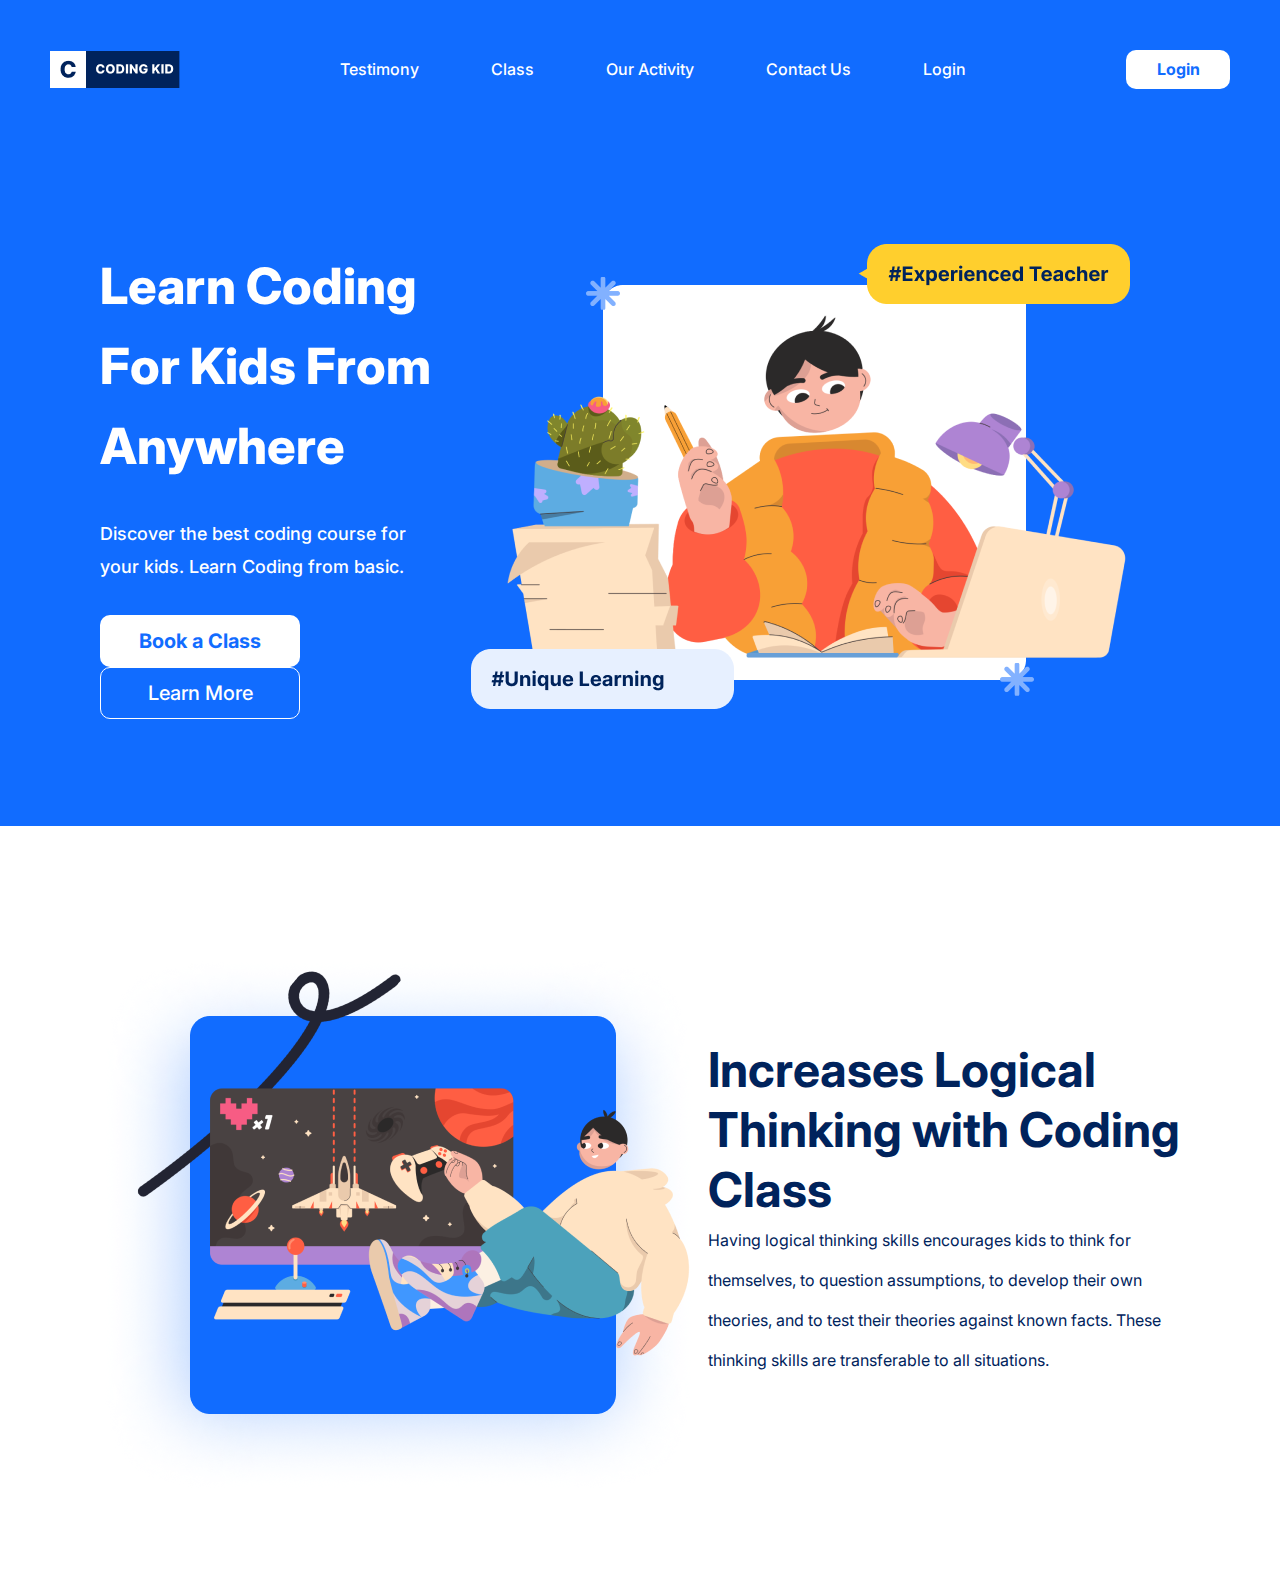
==== html-css/exercicios/atividade03/index.html @ 54ab4693 "Tela 2 com botão âncora feito!" ====
<!DOCTYPE html>
<html lang="pt-br">
<head>
    <meta charset="UTF-8">
    <meta name="viewport" content="width=device-width, initial-scale=1.0">
    <link rel="stylesheet" type="text/css" href="style.css">
    <title>LandingPage</title>
</head>
<body>
    <header class="cabecalho">
        <img class="cabecalho-logo" src="Logo.png" alt="criança codando">
        <aside class="cabecalho-menu">
            <a class="menu-item" href="#tela02">Testimony</a>
            <a class="menu-item">Class</a>
            <a class="menu-item">Our Activity</a>
            <a class="menu-item">Contact Us</a>
            <a class="menu-item">Login</a>
        </aside>
        <!--<nav class="cabecalho-menu">
            <a class="menu-item">Testimony</a>
            <a class="menu-item">Class</a>
            <a class="menu-item">Our Activity</a>
            <a class="menu-item">Contact us</a>
            <a class="menu-item">Login</a>
        </nav>-->
        <button class="botao-da-nav">Login</button>
    </header>

    <main class="corpo">
        <section class="corpo-principal">
            <div class="texto-do-corpo">
                <h1 class="titulo-texto">Learn Coding For Kids From Anywhere</h1>
                <p class="paragrafo-texto">Discover the best coding course for your kids. Learn Coding from basic.</p>
                <div class="botoes">
                <button class="botao1">Book a Class</button>
                <button class="botao2">Learn More</button>
                </div>
            </div>
            <img class="imagem-principal" src="estudante02.png" alt="imagem de criança">

        </section>
        <section id="tela02" class="tela02">
            <img class="imagem-tela02" src="Imagem_tela02.png" alt="criança jogando">
            <div class="texto-tela02">
                <h1 class="titulo-tela02">Increases Logical Thinking with Coding Class</h1>
                <p class="paragrafo-texto02">Having logical thinking skills encourages kids to think for themselves, to question assumptions, to develop their own theories, and to test their theories against known facts. These thinking skills are transferable to all situations.</p>
            </div>

        </section>
    </main>

</body>
</html>
---- html-css/exercicios/atividade03/style.css ----
@import url('https://fonts.googleapis.com/css2?family=Inter:wght@400;800&display=swap');

* {
    margin: 0;
    padding: 0;
    box-sizing: border-box;
    text-decoration: none;

}

body{
    font-size: 100%;
    background: #116CFF;
}
.cabecalho{
    display: flex;
    flex-direction: row;
    align-items: center;
    justify-content: space-between;
    padding: 50px;
}
.cabecalho-logo{
    height: 100%;
}
.cabecalho-menu{
    display: flex;
    gap: 72px;

}
.menu-item{
    font-family: 'Inter', sans-serif;
    color: #FFFF;
    font-style: normal;
    font-weight: 500;
    font-size: 16px;
    line-height: 19px;
}
.corpo{

}
.corpo-principal{
    display: flex;
    flex-direction: row;
    align-items: center;
    justify-content: space-around;

    padding: 100px;
}
.texto-do-corpo{
    display: flex;
    flex-direction: column;
    gap: 32px;
}
.titulo-texto{
    font-family: 'Inter';
    font-style: normal;
    font-weight: 800;
    font-size: 50px;
    line-height: 160%;
    /* or 80px */
    color: #FFFFFF;
}
.paragrafo-texto{
    font-family: 'Inter';
    font-style: normal;
    font-weight: 500;
    font-size: 18px;
    line-height: 180%;
    /* or 32px */
    color: #FFFFFF;
}
.botoes{
    flex-direction: row;
}
.botao-da-nav{
    width: 104px;
    height: 39px;
    left: 0px;
    top: 0px;

    background: #FFFFFF;
    border: none;
    border-radius: 10px;
    font-family: 'Inter';
    font-style: normal;
    font-weight: 700;
    font-size: 16px;
    line-height: 19px;
    text-align: center;

    color: #116CFF;
}
.botao1{
    background-color: #FFFFFF;
    width: 200px;
    height: 52px;
    border: none;
    border-radius: 10px;
    margin-right: 32px;
    font-family: 'Inter';
    font-style: normal;
    font-weight: 700;
    font-size: 20px;
    line-height: 24px;
    text-align: center;

    color: #116CFF;
}
.botao2{
    background-color: #116CFF;
    width: 200px;
    height: 52px;
    left: 324px;
    border: 1px solid #FFFFFF;
    box-sizing: border-box;
    border-radius: 10px;
    font-family: 'Inter';
    font-style: normal;
    font-weight: 500;
    font-size: 20px;
    line-height: 24px;
    text-align: center;

    color: #FFFFFF;
}
.tela02{
    background-color: #FFFFFF;
    display: flex;
    flex-direction: row;
    align-items: center;
    justify-content: space-around;

    padding: 100px;
}
.titulo-tela02{
    font-family: 'Inter';
    font-style: normal;
    font-weight: 700;
    font-size: 48px;
    line-height: 60px;
    /* or 125% */
    color: #00235C;
}
.paragrafo-texto02{
    font-family: 'Inter';
    font-style: normal;
    font-weight: 400;
    font-size: 16px;
    line-height: 40px;
    /* or 250% */
    color: #00235C;
}
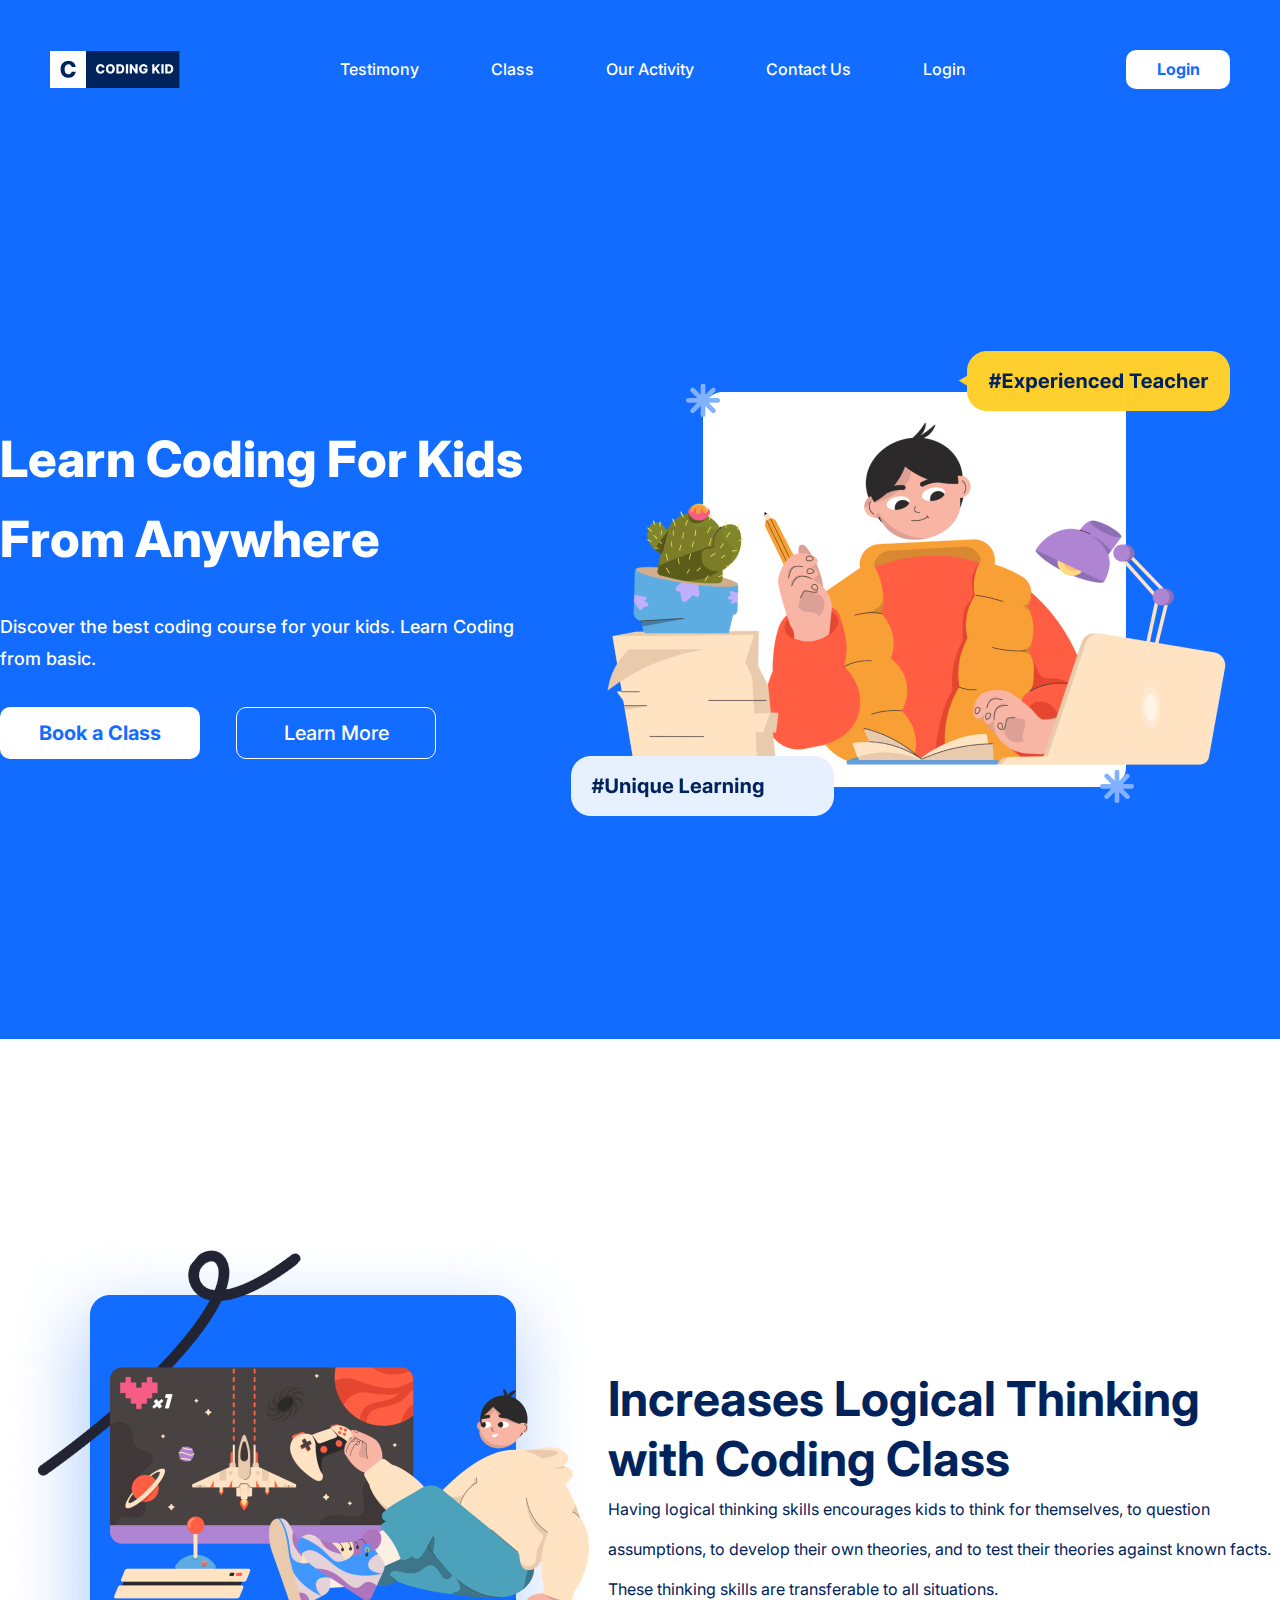
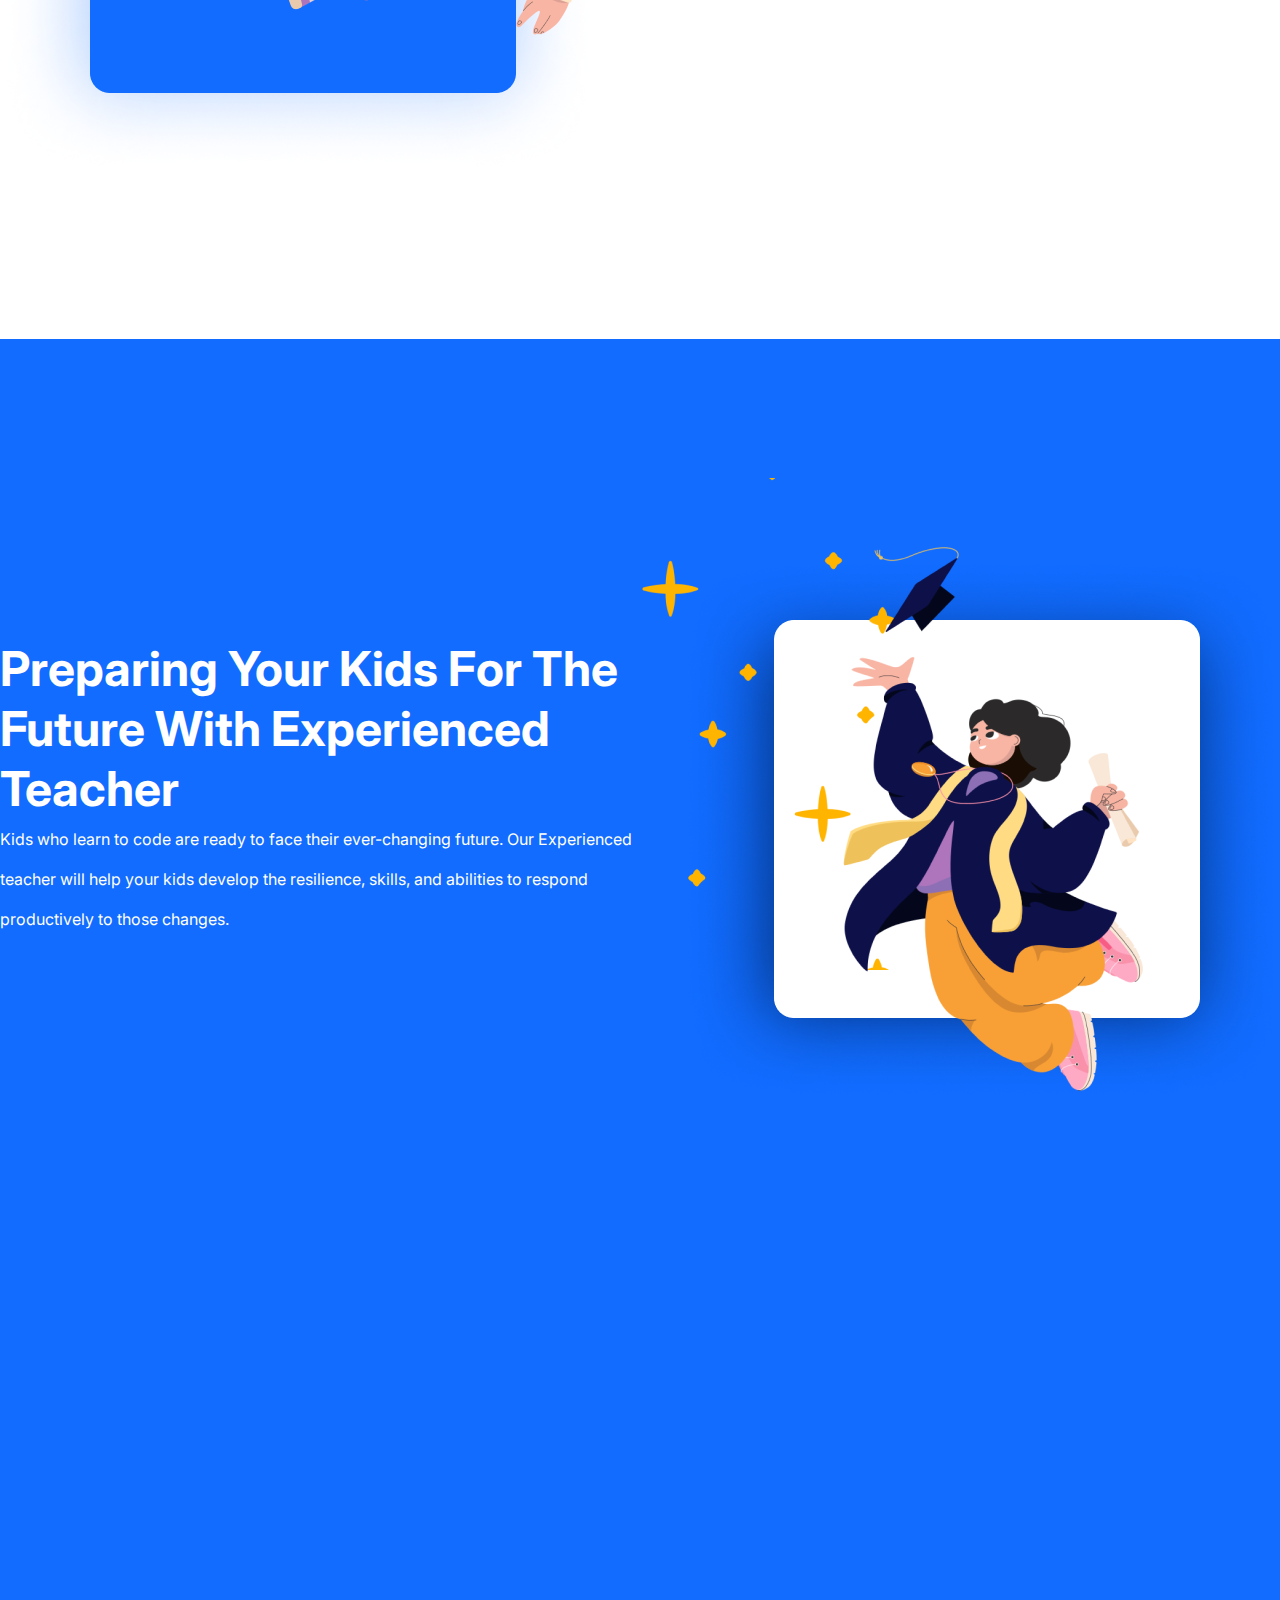
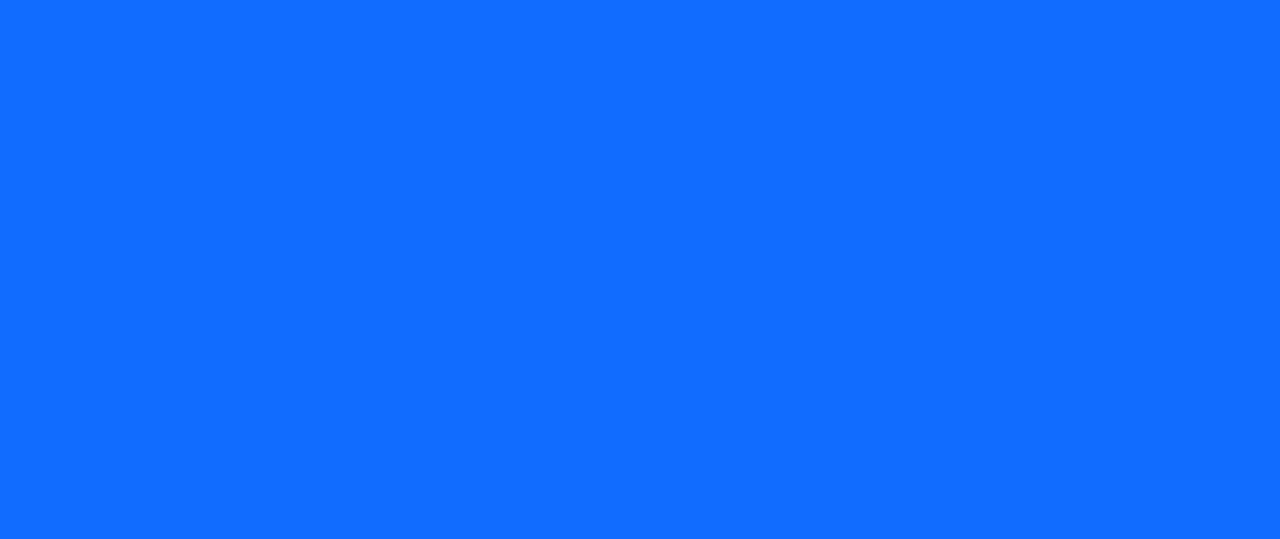
==== commit c1e5286e: "Tela 3  feito!" ====
--- a/html-css/exercicios/atividade03/index.html
+++ b/html-css/exercicios/atividade03/index.html
@@ -10,9 +10,9 @@
     <header class="cabecalho">
         <img class="cabecalho-logo" src="Logo.png" alt="criança codando">
         <aside class="cabecalho-menu">
-            <a class="menu-item" href="#tela02">Testimony</a>
+            <a class="menu-item" href="#">Testimony</a>
             <a class="menu-item">Class</a>
-            <a class="menu-item">Our Activity</a>
+            <a class="menu-item" href="#tela02">Our Activity</a>
             <a class="menu-item">Contact Us</a>
             <a class="menu-item">Login</a>
         </aside>
@@ -47,6 +47,16 @@
             </div>
 
         </section>
+        <section id="tela03" class="tela03">
+            <div class="texto-tela03">
+                <h1 class="titulo-tela03">Preparing Your Kids For The Future With Experienced Teacher</h1>
+                <p class="paragrafo-texto03">Kids who learn to code are ready to face their ever-changing future. Our Experienced teacher will help your kids develop the resilience, skills, and abilities to respond productively to those changes.</p>
+            </div>
+            <img class="imagem-tela03" src="crianca-se-formando.png" alt="criança se formando">
+        </section>
+        <section id="tela04" class="tela04">
+
+        </section>
     </main>
 
 </body>
--- a/html-css/exercicios/atividade03/style.css
+++ b/html-css/exercicios/atividade03/style.css
@@ -12,6 +12,9 @@
     font-size: 100%;
     background: #116CFF;
 }
+section {
+    height: 100vh;
+}
 .cabecalho{
     display: flex;
     flex-direction: row;
@@ -35,16 +38,13 @@
     font-size: 16px;
     line-height: 19px;
 }
-.corpo{
-
-}
+
 .corpo-principal{
     display: flex;
     flex-direction: row;
     align-items: center;
     justify-content: space-around;
 
-    padding: 100px;
 }
 .texto-do-corpo{
     display: flex;
@@ -130,7 +130,6 @@
     align-items: center;
     justify-content: space-around;
 
-    padding: 100px;
 }
 .titulo-tela02{
     font-family: 'Inter';
@@ -149,4 +148,72 @@
     line-height: 40px;
     /* or 250% */
     color: #00235C;
+}
+.tela03{
+    background-color: #116CFF;
+    display: flex;
+    flex-direction: row;
+    align-items: center;
+    justify-content: space-around;
+
+}
+.titulo-tela03{
+    font-family: 'Inter';
+    font-style: normal;
+    font-weight: 700;
+    font-size: 48px;
+    line-height: 60px;
+    /* or 125% */
+    color: #FFFFFF;
+}
+.paragrafo-texto03{
+    font-family: 'Inter';
+    font-style: normal;
+    font-weight: 400;
+    font-size: 16px;
+    line-height: 40px;
+    /* or 250% */
+    color: #FFFFFF;
+}
+
+@media screen and (max-width: 1200px){
+    .cabecalho-logo{
+        width: 100px;
+    }
+    .cabecalho-menu{
+        flex-direction: column;
+        height: 100%;
+        gap: 10px;
+    }
+    section {
+        flex-direction: column;
+        height: 100%;
+    }
+
+    img {
+        width: 500px;
+    }
+    .texto-do-corpo{
+        width: 498px;
+        text-align: center;
+    }
+    .texto-do-corpo h1{
+        width: 483px;
+        height: 180px;
+        margin-top: 0px;
+    }
+    .texto-do-corpo p{
+        width: 483px;
+        height: 218px;
+        margin-top: 20px;
+    }
+    .corpo-principal{
+        flex-direction: column-reverse;
+    }
+    .tela02{
+        flex-direction: column;
+    }
+    .tela03{
+        flex-direction: column-reverse;
+    }
 }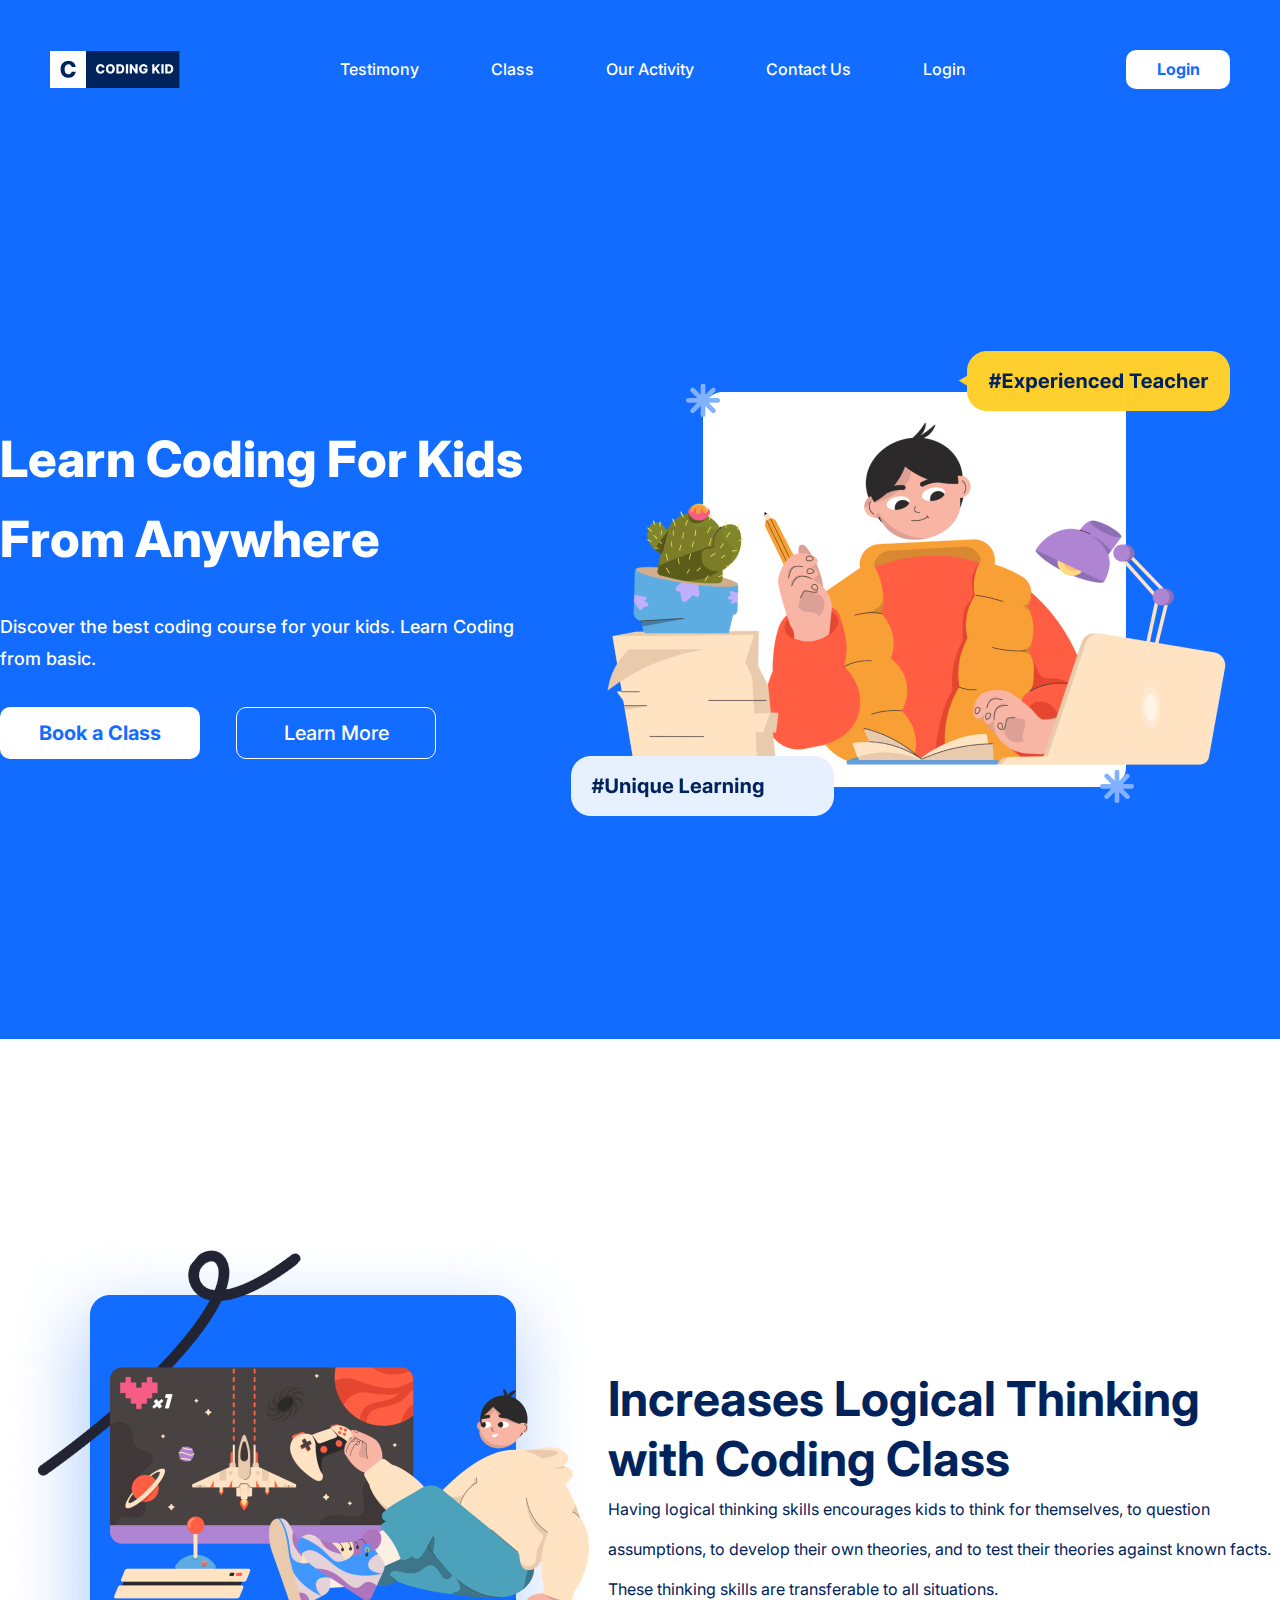
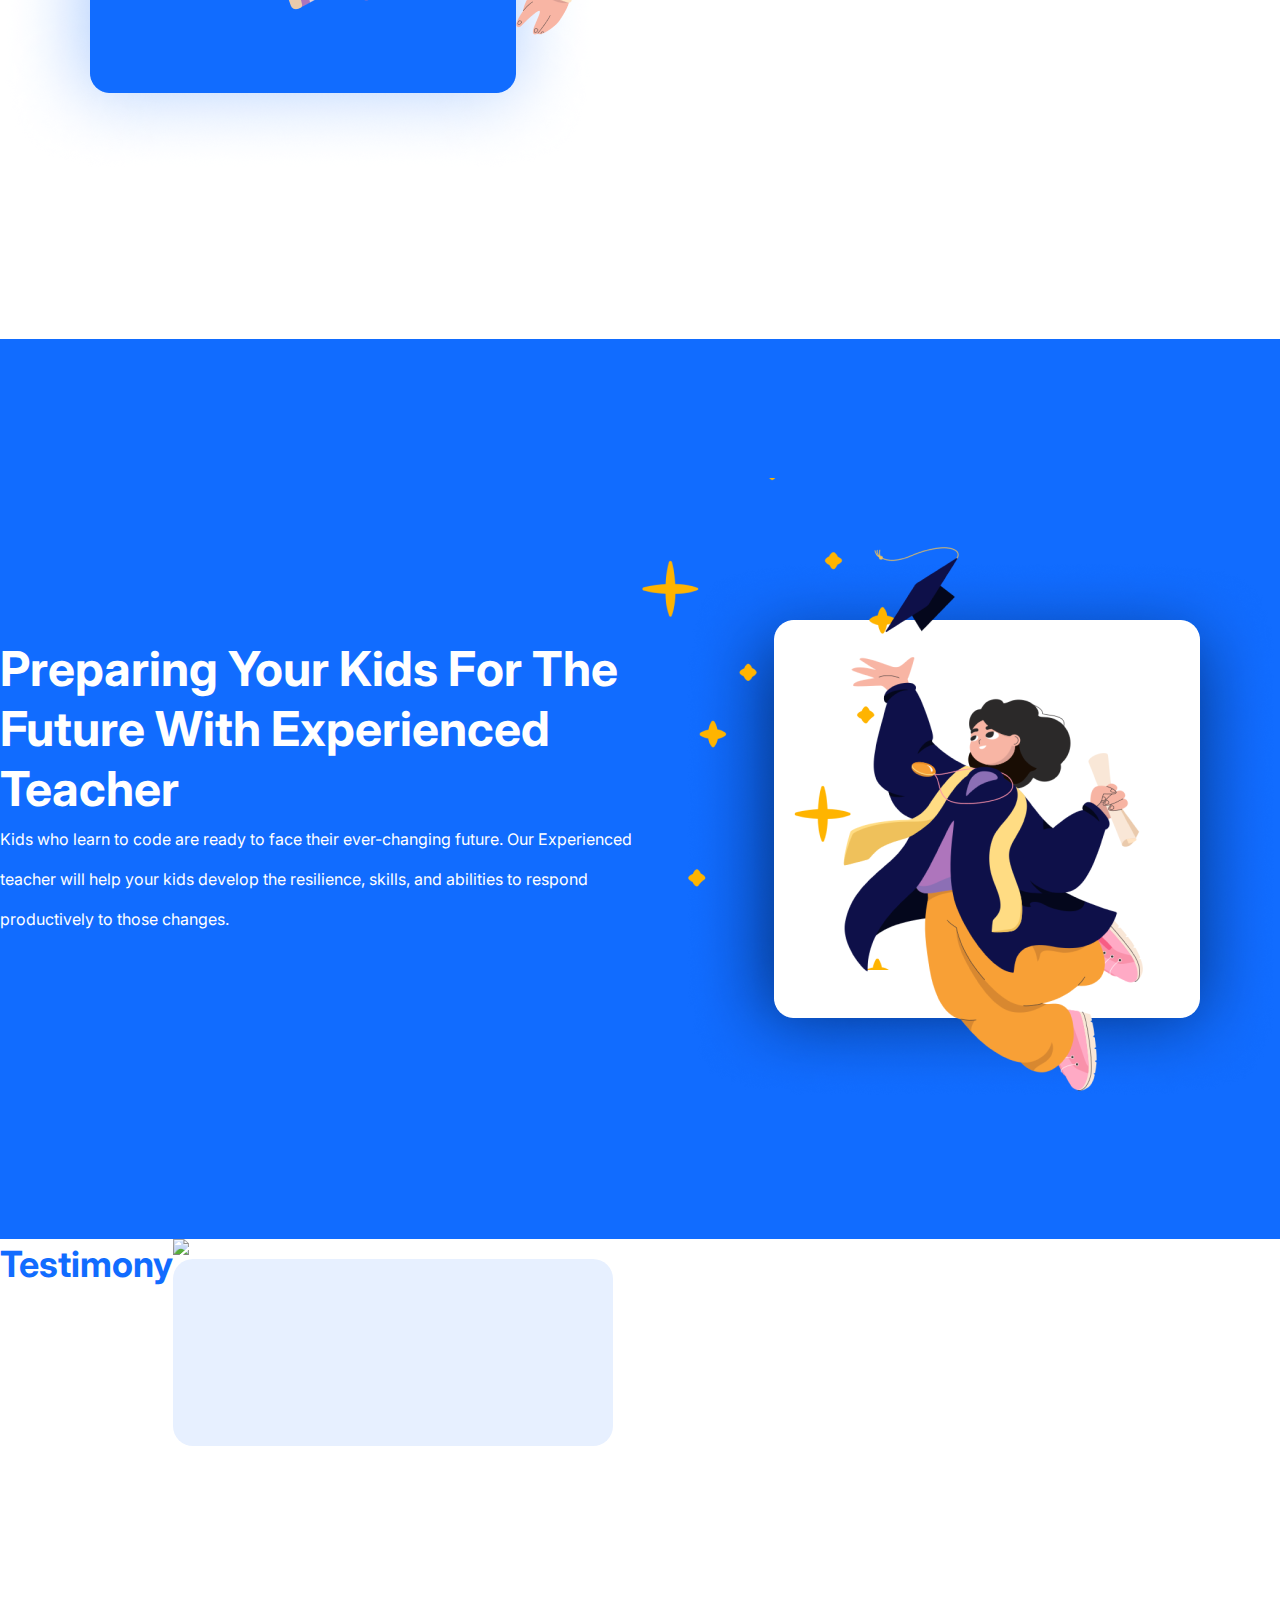
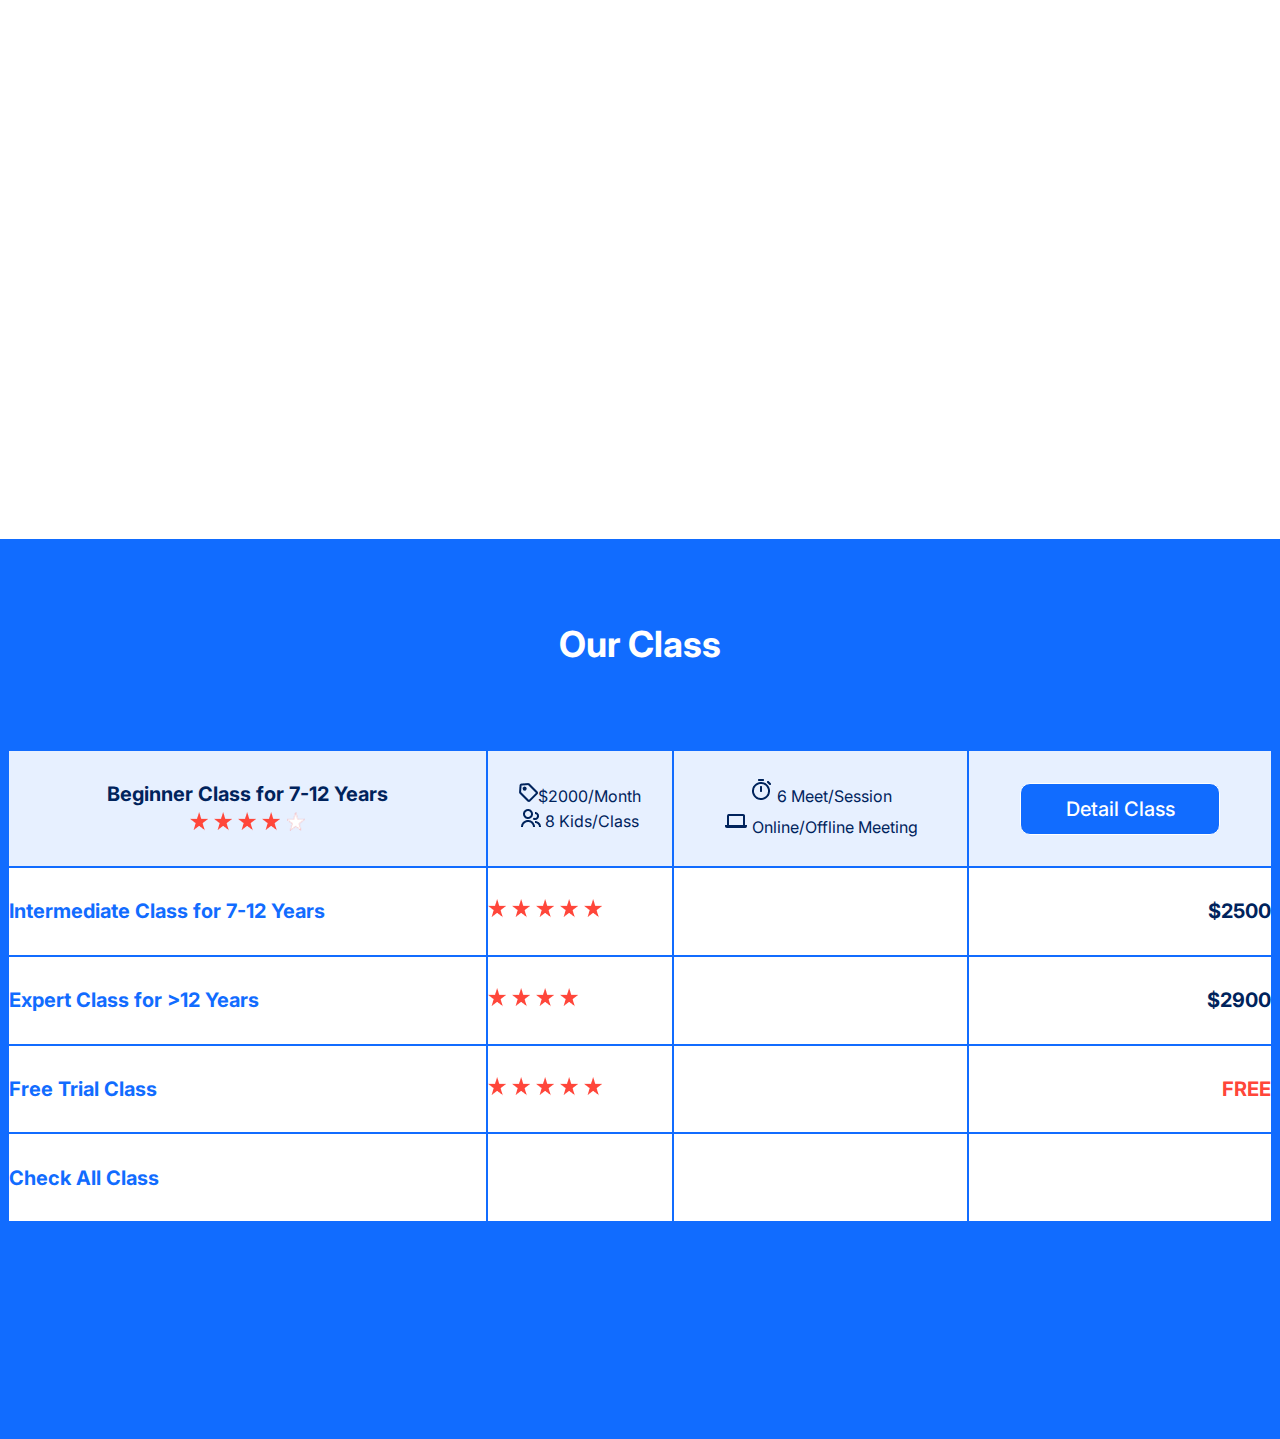
==== commit 9a8a0e80: "tabela feita" ====
--- a/html-css/exercicios/atividade03/index.html
+++ b/html-css/exercicios/atividade03/index.html
@@ -5,13 +5,19 @@
     <meta name="viewport" content="width=device-width, initial-scale=1.0">
     <link rel="stylesheet" type="text/css" href="style.css">
     <title>LandingPage</title>
+    <style>
+        thead{
+            border: none;
+            border-radius: 10px;
+        }
+    </style>
 </head>
 <body>
     <header class="cabecalho">
         <img class="cabecalho-logo" src="Logo.png" alt="criança codando">
         <aside class="cabecalho-menu">
             <a class="menu-item" href="#">Testimony</a>
-            <a class="menu-item">Class</a>
+            <a class="menu-item" href="#tela05">Class</a>
             <a class="menu-item" href="#tela02">Our Activity</a>
             <a class="menu-item">Contact Us</a>
             <a class="menu-item">Login</a>
@@ -55,7 +61,83 @@
             <img class="imagem-tela03" src="crianca-se-formando.png" alt="criança se formando">
         </section>
         <section id="tela04" class="tela04">
-
+            <h1 class="titulo-tela04">Testimony</h1>
+            <div class="baloes">
+                <div class="balao1">
+                <img class="pessoa1" src="pessoa1.png">
+                    <div class="balao1b"></div>
+                </div>
+            </div>
+        </section>
+        <section id="tela05" class="tela05">
+            <h1 class="titulo-tela05">Our Class</h1>
+            <table>
+                <thead>
+                    <th class="coluna1">Beginner Class for 7-12 Years <br>
+                        <img class="estrela1" src="Star.png" width="19" height="19">
+                        <img class="estrela1" src="Star.png" width="19" height="19">
+                        <img class="estrela1" src="Star.png" width="19" height="19">
+                        <img class="estrela1" src="Star.png" width="19" height="19">
+                        <img class="estrela1" src="Star-branca.png" width="19" height="19">
+                    </th>
+                    <th class="coluna02">
+                        <img src="Vector.png">$2000/Month<br>
+                        <img src="Vector-avatar.png"> 8 Kids/Class
+                    </th>
+                    <th class="coluna02">
+                        <img src="Timer.png"> 6 Meet/Session<br>
+                        <img src="laptop.png"> Online/Offline Meeting
+                    </th>
+                    <th>
+                        <button class="botao2">Detail Class</button>
+                    </th>
+                </thead>
+                <tbody>
+                    <tr>
+                        <td>Intermediate Class for 7-12 Years</td>
+                        <td>
+                            <img class="estrela1" src="Star.png" width="19" height="19">
+                            <img class="estrela1" src="Star.png" width="19" height="19">
+                            <img class="estrela1" src="Star.png" width="19" height="19">
+                            <img class="estrela1" src="Star.png" width="19" height="19">
+                            <img class="estrela1" src="Star.png" width="19" height="19">
+                            <td>
+                            <td class="td4">$2500
+                        </td>
+                    </tr>
+                    <tr>
+                        <td>
+                            Expert Class for >12 Years
+                        </td>
+                        <td>
+                            <img class="estrela1" src="Star.png" width="19" height="19">
+                            <img class="estrela1" src="Star.png" width="19" height="19">
+                            <img class="estrela1" src="Star.png" width="19" height="19">
+                            <img class="estrela1" src="Star.png" width="19" height="19">
+                        </td>
+                        <td></td>
+                        <td class="td4">$2900</td>
+                    </tr>
+                    <tr>
+                        <td>Free Trial Class</td>
+                        <td>
+                            <img class="estrela1" src="Star.png" width="19" height="19">
+                            <img class="estrela1" src="Star.png" width="19" height="19">
+                            <img class="estrela1" src="Star.png" width="19" height="19">
+                            <img class="estrela1" src="Star.png" width="19" height="19">
+                            <img class="estrela1" src="Star.png" width="19" height="19">
+                        </td>
+                        <td></td>
+                        <td class="free">FREE</td>
+                    </tr>
+                <tr>
+                    <td>Check All Class</td>
+                    <td></td>
+                    <td></td>
+                    <td></td>
+                </tr>
+                </tbody>
+            </table>
         </section>
     </main>
 
--- a/html-css/exercicios/atividade03/style.css
+++ b/html-css/exercicios/atividade03/style.css
@@ -175,7 +175,128 @@
     /* or 250% */
     color: #FFFFFF;
 }
-
+.tela04{
+    background-color: #FFFFFF;
+    display: flex;
+
+}
+.titulo-tela04{
+    align-items: flex-start;
+    font-family: 'Inter';
+    font-style: normal;
+    font-weight: 700;
+    font-size: 36px;
+    line-height: 50px;
+    /* identical to box height, or 139% */
+    color: #116CFF;
+}
+.baloes{
+    align-items: center;
+
+}
+.balao1{
+    flex-direction: row;
+}
+.balao1b{
+    background: #E7F0FF;
+    border-radius: 20px;
+    width: 440px;
+    height: 187px;
+
+
+}
+.pessoa1{
+
+}
+
+.tela05{
+    background-color: #116CFF;
+    display: flex;
+    flex-direction: column;
+    align-items: center;
+}
+.titulo-tela05{
+    margin: 80px;
+    font-family: 'Inter';
+    font-style: normal;
+    font-weight: 700;
+    font-size: 36px;
+    line-height: 50px;
+    /* identical to box height, or 139% */
+    color: #FFFFFF;
+}
+table{
+    width: 1266px;
+    height: 474px;
+}
+.coluna1{
+    font-family: 'Inter';
+    font-style: normal;
+    font-weight: 700;
+    font-size: 20px;
+    line-height: 30px;
+    /* identical to box height, or 150% */
+
+    text-align: center;
+
+    color: #00235C;
+}
+.coluna02{
+    font-family: 'Inter';
+    font-style: normal;
+    font-weight: 400;
+    font-size: 16px;
+    line-height: 25px;
+    /* identical to box height, or 156% */
+
+
+    color: #00235C;
+}
+thead{
+    background-color: #E7F0FF;
+    width: 1166px;
+    height: 115px;
+    border-radius: 10px 10px 0px 0px;
+}
+.estrela1{
+    flex-direction: row;
+}
+tbody{
+    background-color: #FFFFFF;
+    font-family: 'Inter';
+    font-style: normal;
+    font-weight: 700;
+    font-size: 20px;
+    line-height: 30px;
+    /* or 150% */
+
+
+    color: #116CFF;
+}
+.td4{
+    font-family: 'Inter';
+    font-style: normal;
+    font-weight: 700;
+    font-size: 20px;
+    line-height: 30px;
+    /* identical to box height, or 150% */
+
+    text-align: right;
+
+    color: #00235C;
+}
+.free{
+    font-family: 'Inter';
+    font-style: normal;
+    font-weight: 700;
+    font-size: 20px;
+    line-height: 30px;
+    /* identical to box height, or 150% */
+
+    text-align: right;
+
+    color: #FF463A;
+}
 @media screen and (max-width: 1200px){
     .cabecalho-logo{
         width: 100px;
@@ -216,4 +337,8 @@
     .tela03{
         flex-direction: column-reverse;
     }
+    table{
+        width: 66px;
+        height: 74px;
+    }
 }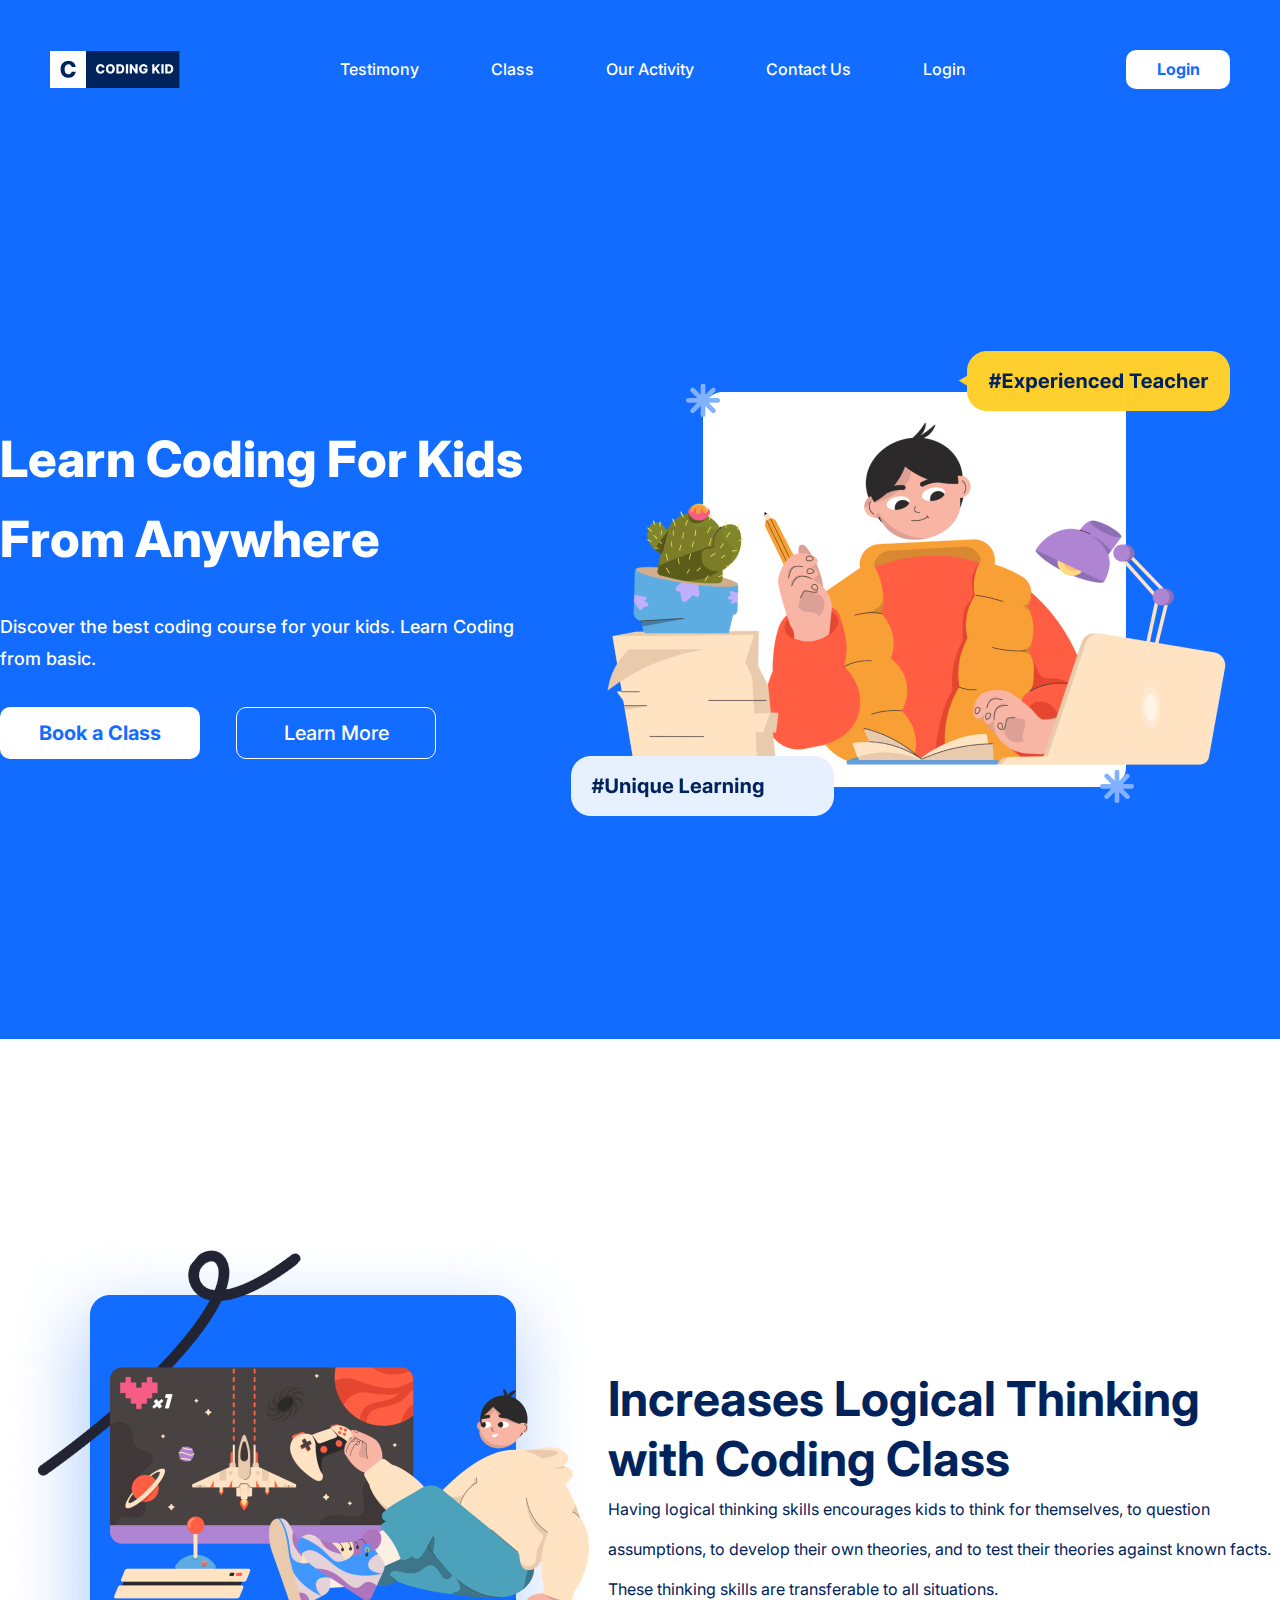
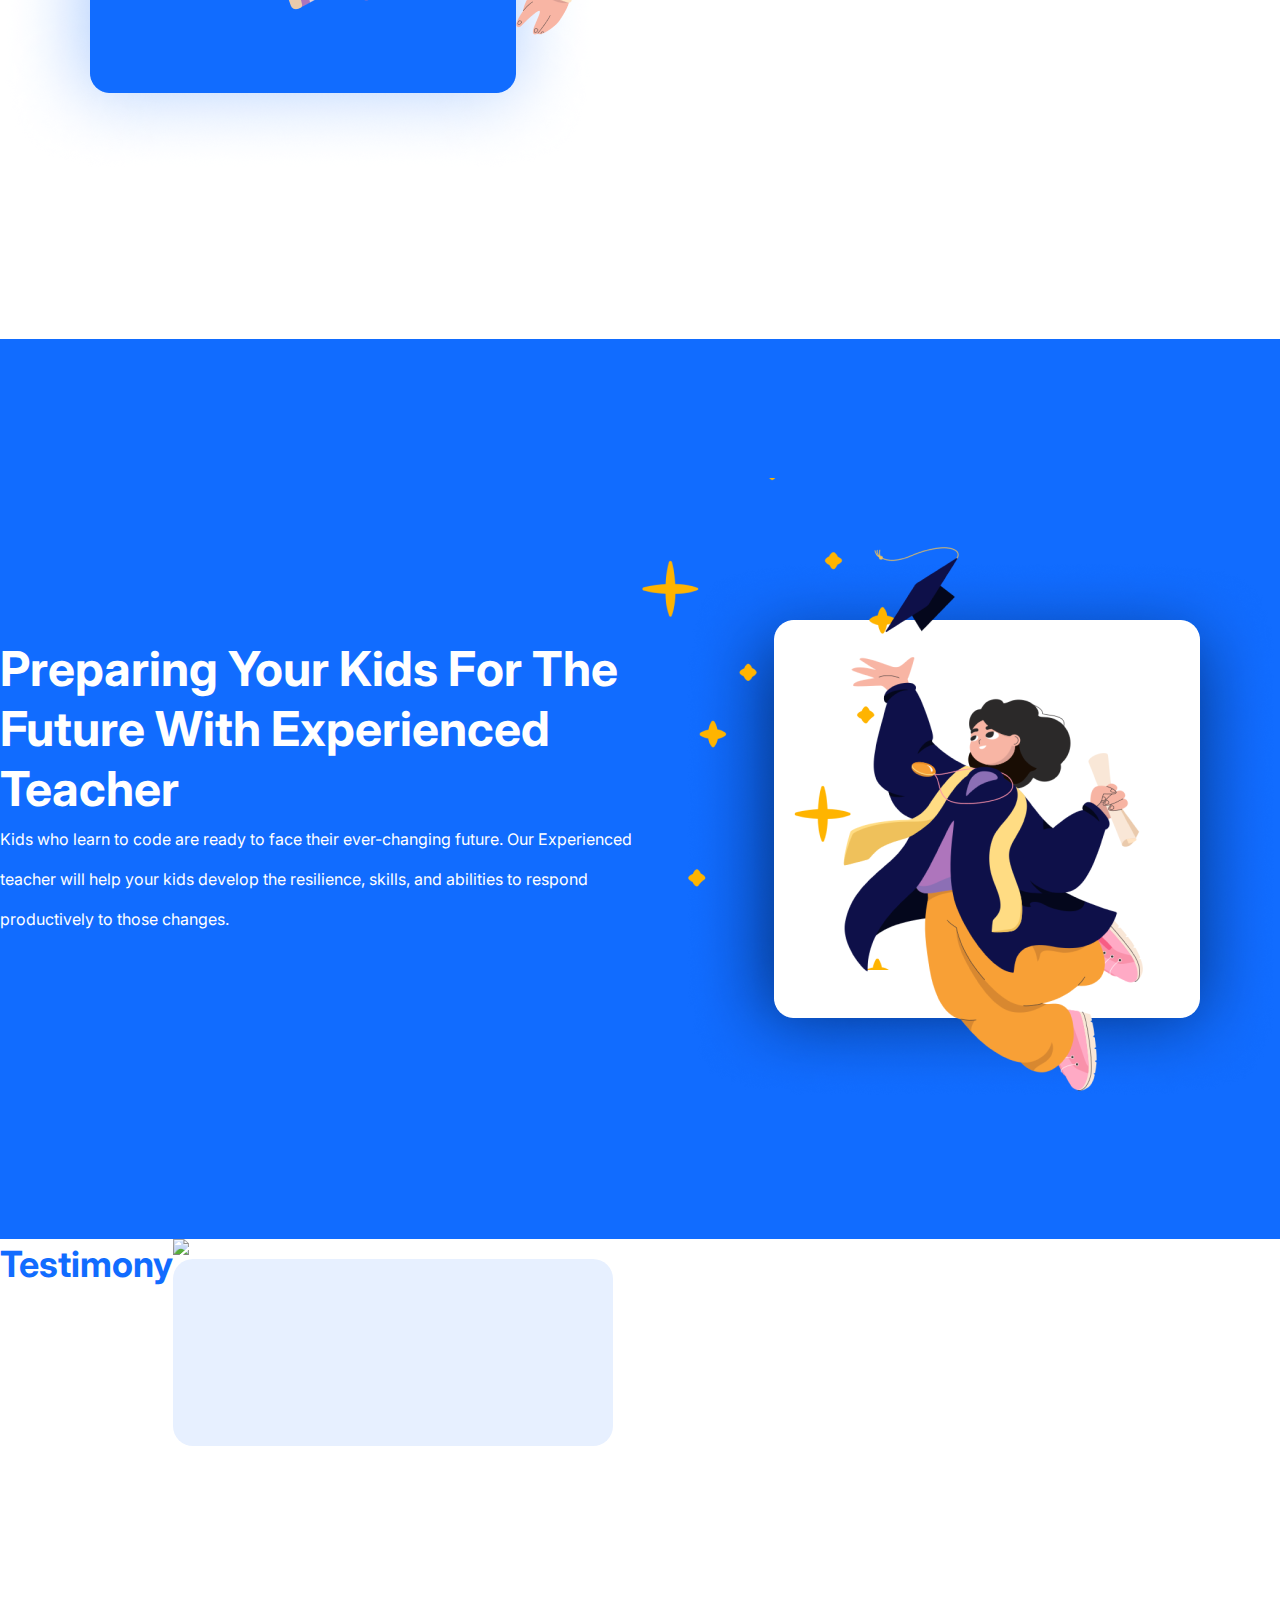
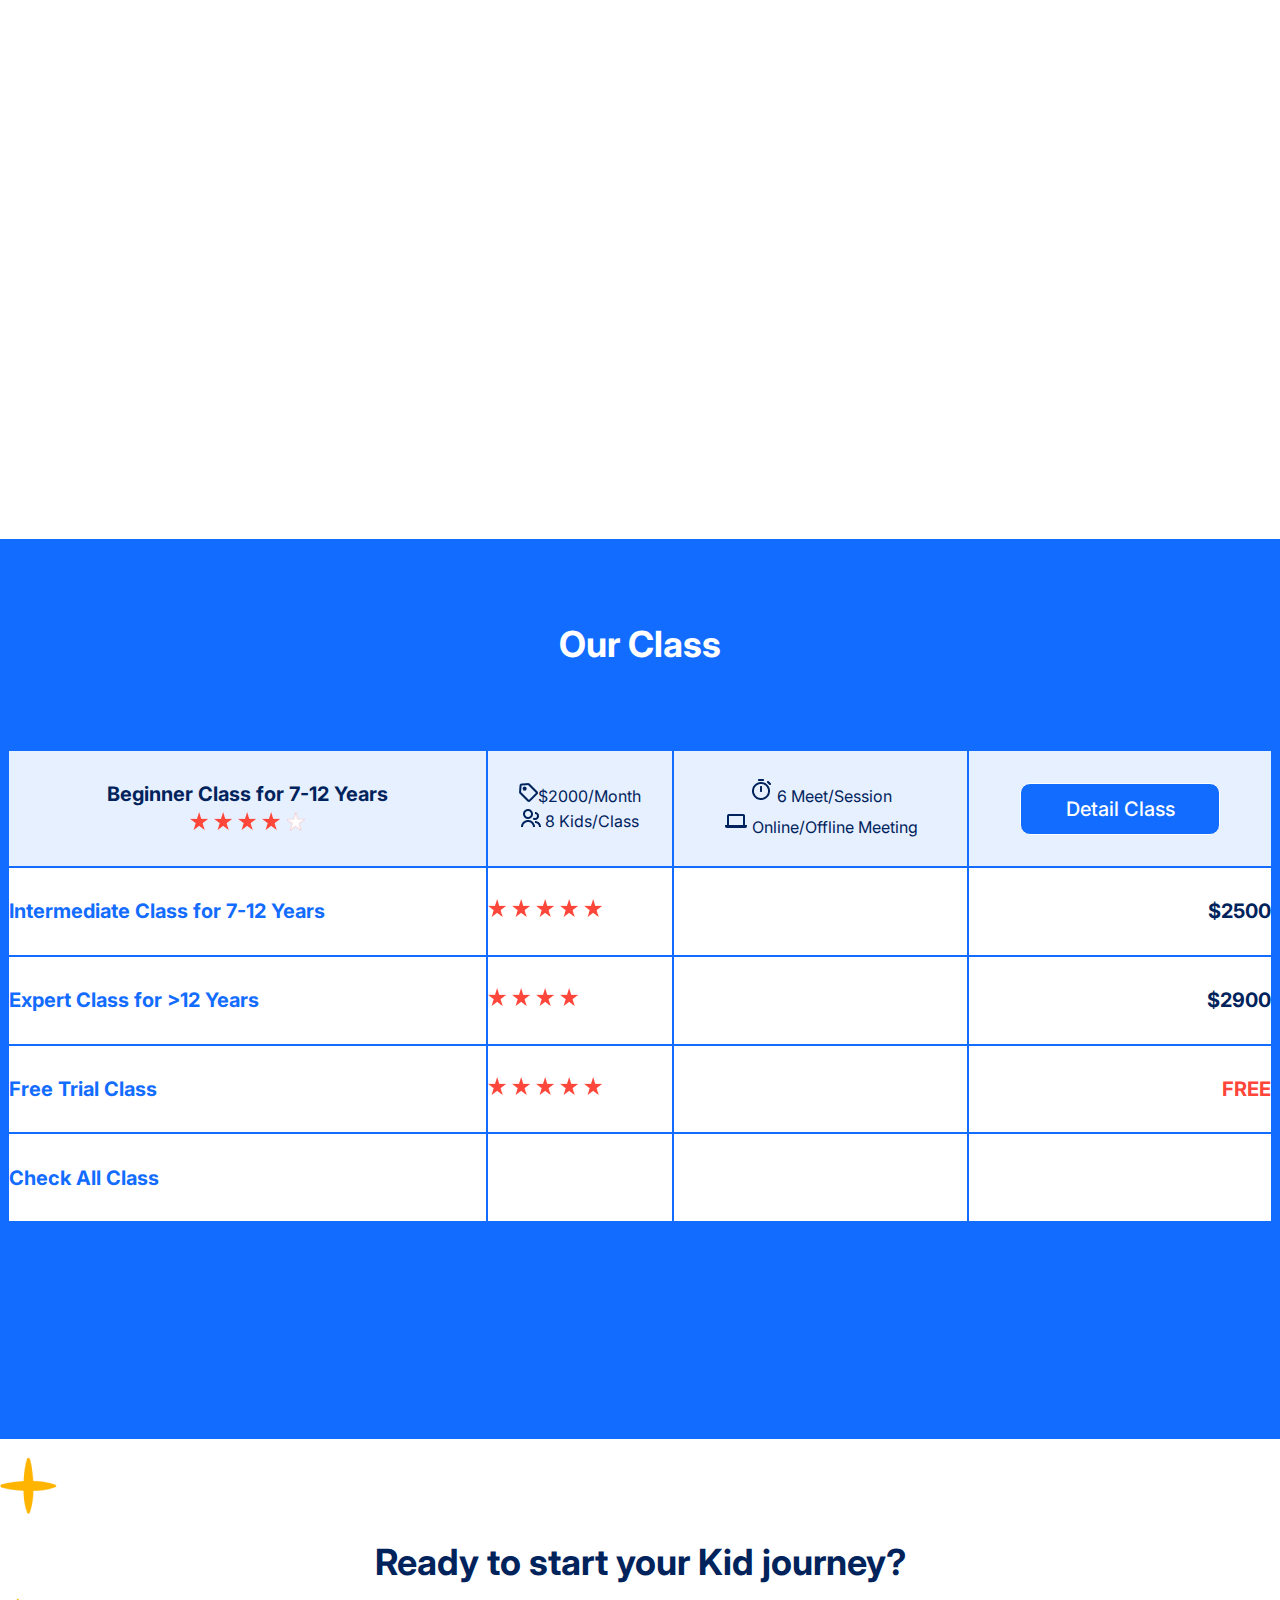
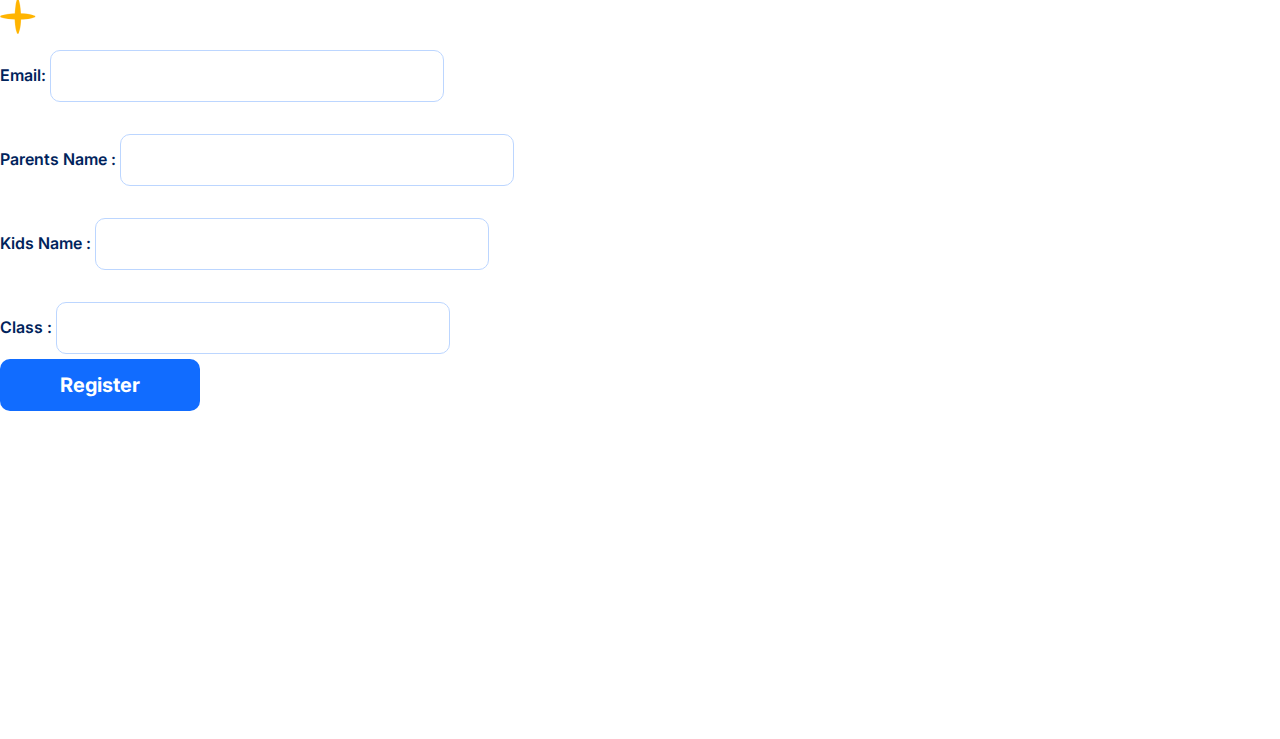
==== commit 8a5f7114: "fazendo o formulario" ====
--- a/html-css/exercicios/atividade03/index.html
+++ b/html-css/exercicios/atividade03/index.html
@@ -19,7 +19,7 @@
             <a class="menu-item" href="#">Testimony</a>
             <a class="menu-item" href="#tela05">Class</a>
             <a class="menu-item" href="#tela02">Our Activity</a>
-            <a class="menu-item">Contact Us</a>
+            <a class="menu-item" href="#tela06">Contact Us</a>
             <a class="menu-item">Login</a>
         </aside>
         <!--<nav class="cabecalho-menu">
@@ -139,6 +139,34 @@
                 </tbody>
             </table>
         </section>
+        <section id="tela06" class="tela06">
+            <div class="head-formulario">
+                <img src="flame-86.png">
+                <h1 class="titulo-form">Ready to start your Kid journey?</h1>
+                <img src="flame-865.png">
+            </div>
+            <form>
+                <fieldset class="grupo">
+                    <div class="campo">
+                        <label>Email:</label>
+                        <input type="text" name="Email" id="email" required>
+                    </div>
+                    <div class="campo">
+                        <label>Parents Name :</label>
+                        <input type="text" name="Parents-Name" id="parents" required>
+                    </div>
+                    <div class="campo">
+                        <label>Kids Name :</label>
+                        <input type="text" name="kids-name" id="kids-name" required>
+                    </div>
+                    <div call="campo">
+                        <label>Class :</label>
+                        <input type="text" name="classe" id="classe" required>
+                    </div>
+                </fieldset>
+            </form>
+            <button type="submit" class="botao-form">Register</button>
+        </section>
     </main>
 
 </body>
--- a/html-css/exercicios/atividade03/style.css
+++ b/html-css/exercicios/atividade03/style.css
@@ -297,6 +297,79 @@
 
     color: #FF463A;
 }
+.tela06{
+    background: #FFFFFF;
+    align-items: center;
+}
+.head-formulario{
+    flex-direction: row;
+    align-items: center;
+}
+.titulo-form{
+    font-family: 'Inter';
+    font-style: normal;
+    font-weight: 700;
+    font-size: 36px;
+    line-height: 50px;
+    /* or 139% */
+
+    text-align: center;
+
+    color: #00235C;
+}
+form{
+    width: 546px;
+    height: 309px;
+    align-items: center;
+}
+label{
+    margin-bottom: 0.2em;
+    font-family: 'Inter';
+    font-style: normal;
+    font-weight: 600;
+    font-size: 16px;
+    line-height: 25px;
+    /* identical to box height, or 156% */
+
+    text-align: center;
+
+    color: #00235C;
+}
+fieldset{
+    border: 0;
+
+}
+input{
+    align-items: center;
+    width: 394px;
+    height: 52px;
+    left: 562px;
+    top: 180px;
+
+    border: 1px solid #BCD6FF;
+    box-sizing: border-box;
+    border-radius: 10px;
+
+}
+.campo{
+    margin-bottom: 2em;
+}
+.botao-form{
+    background-color: #116CFF;
+    width: 200px;
+    height: 52px;
+    border: none;
+    border-radius: 10px;
+    margin-right: 32px;
+    font-family: 'Inter';
+    font-style: normal;
+    font-weight: 700;
+    font-size: 20px;
+    line-height: 24px;
+    text-align: center;
+
+    color: #FFFFFF;
+}
 @media screen and (max-width: 1200px){
     .cabecalho-logo{
         width: 100px;
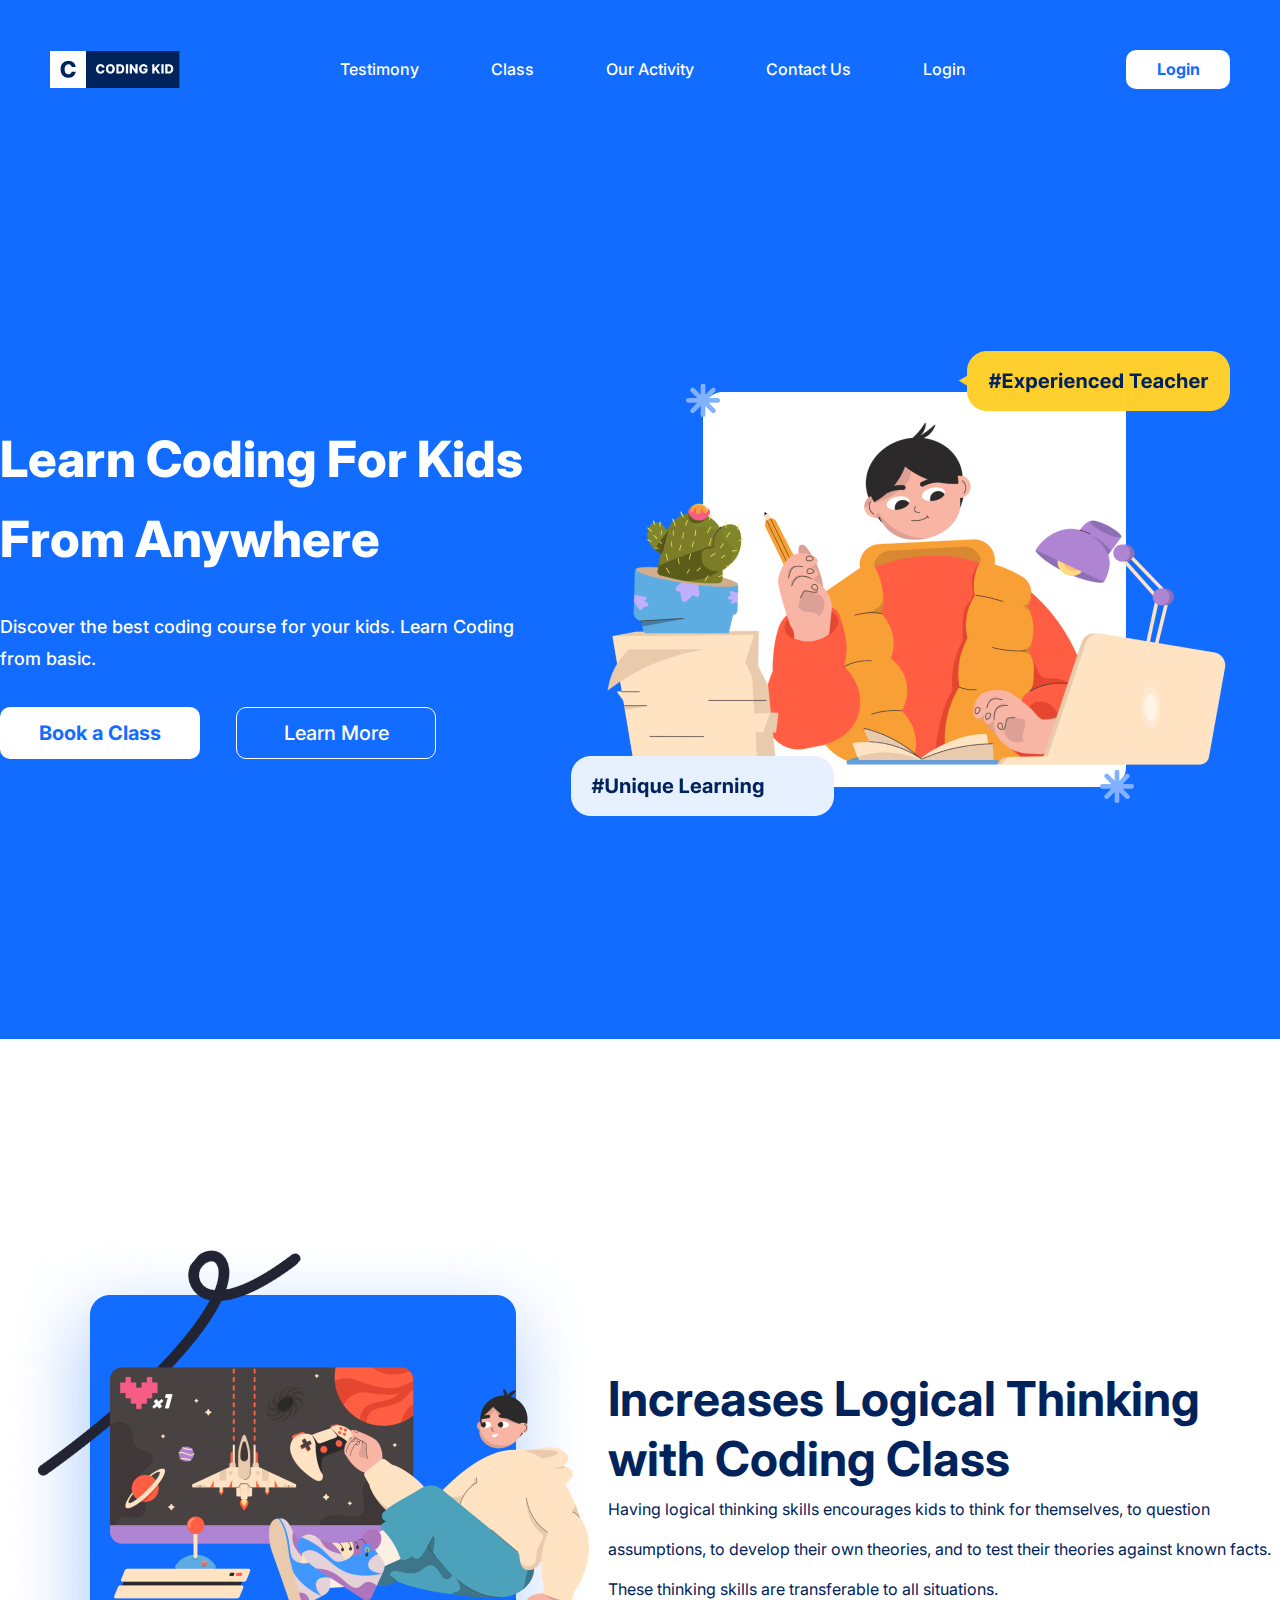
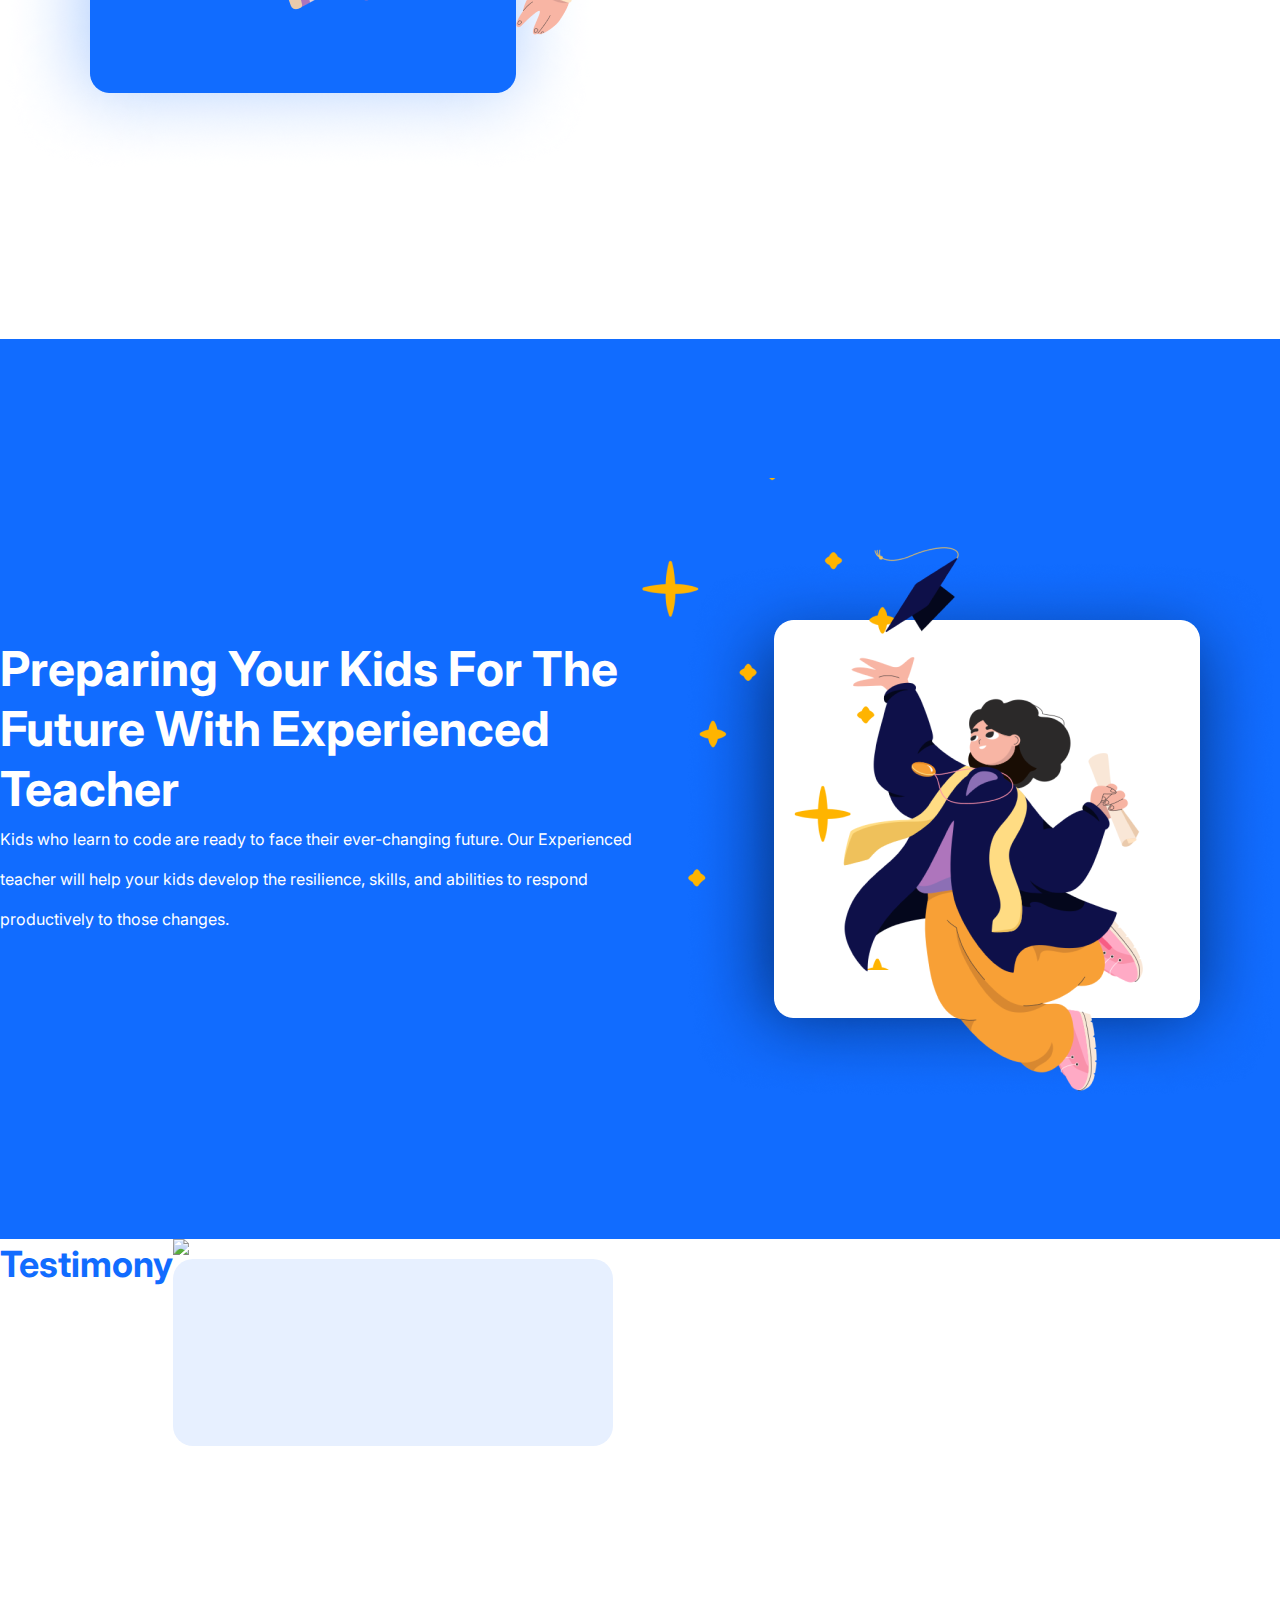
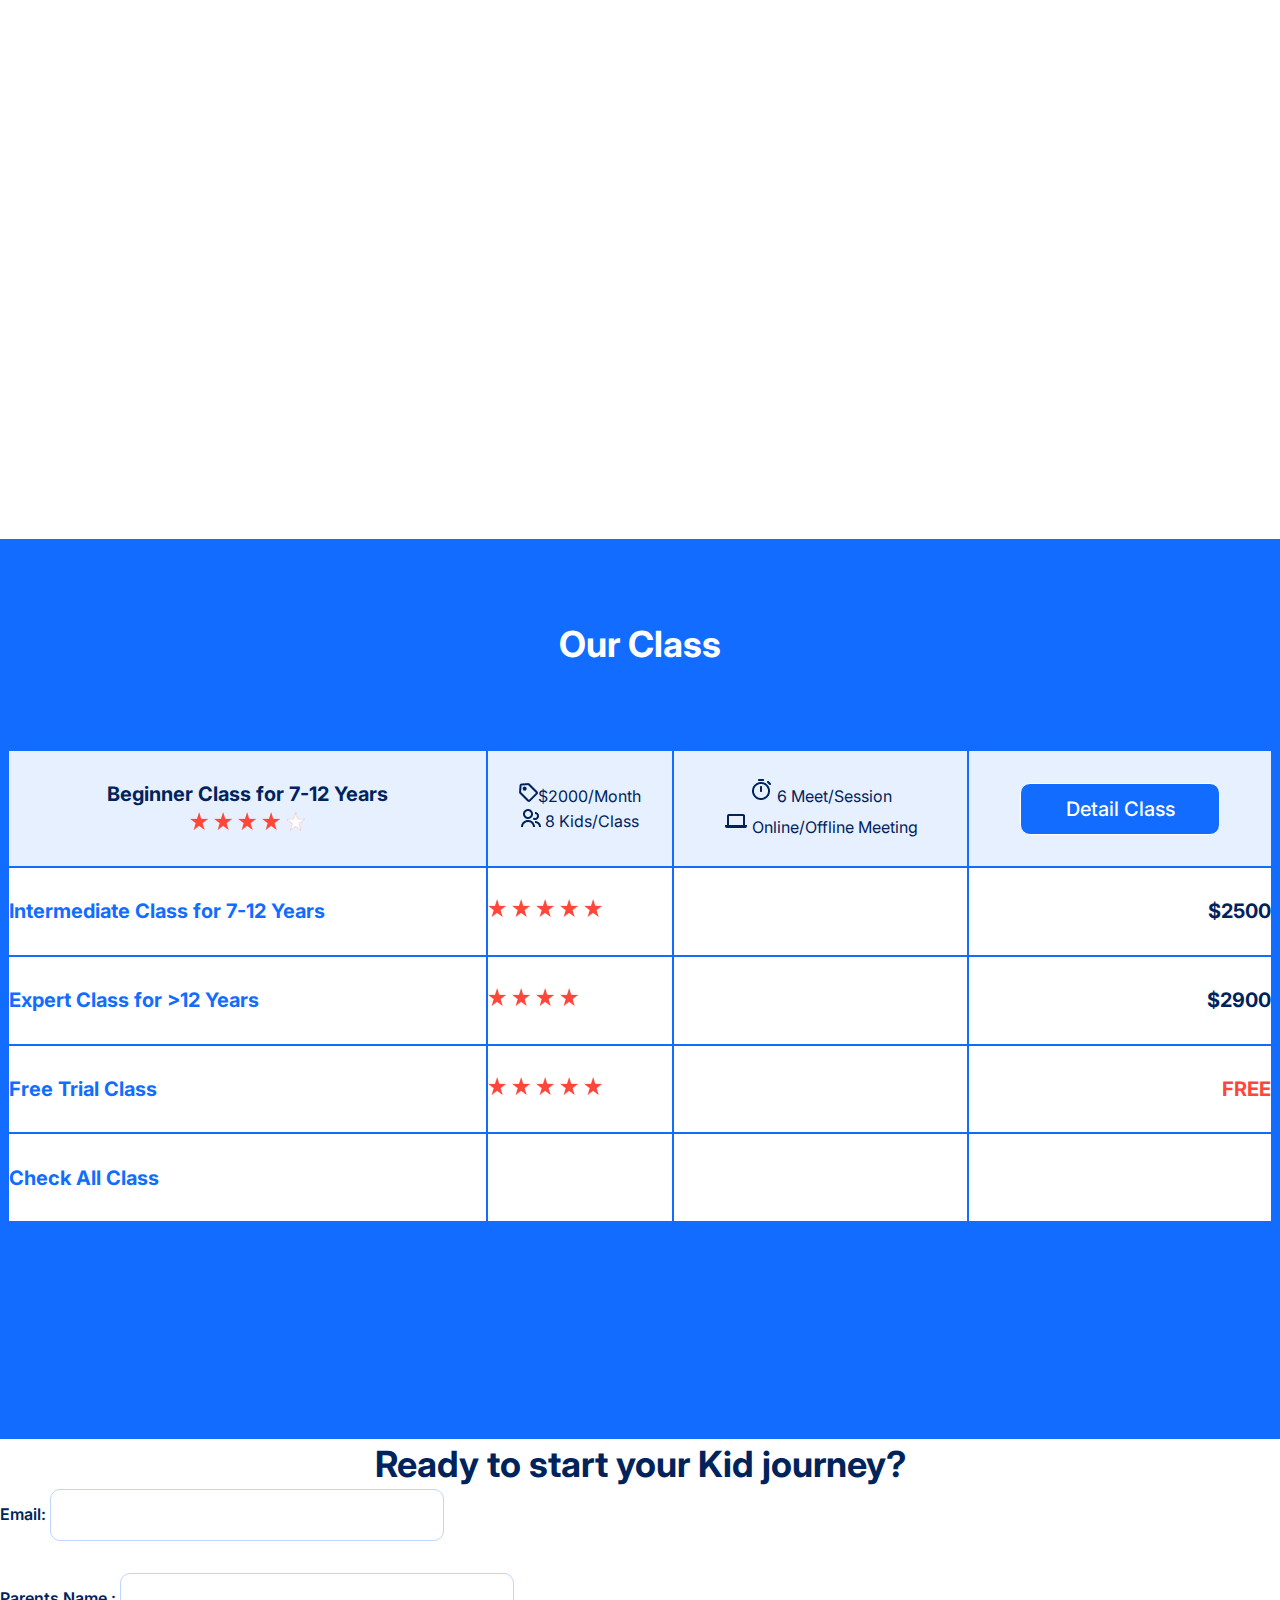
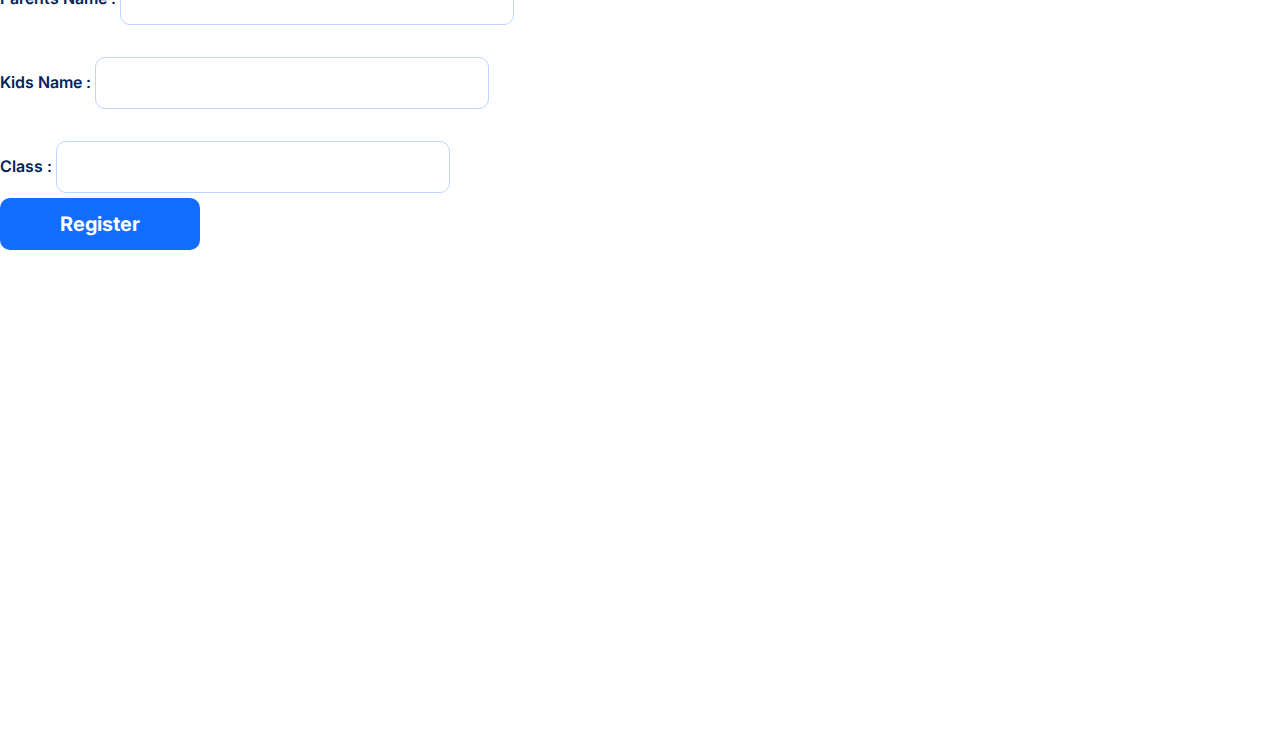
==== commit 4885adea: "fazendo o formulario 2" ====
--- a/html-css/exercicios/atividade03/index.html
+++ b/html-css/exercicios/atividade03/index.html
@@ -141,9 +141,7 @@
         </section>
         <section id="tela06" class="tela06">
             <div class="head-formulario">
-                <img src="flame-86.png">
                 <h1 class="titulo-form">Ready to start your Kid journey?</h1>
-                <img src="flame-865.png">
             </div>
             <form>
                 <fieldset class="grupo">
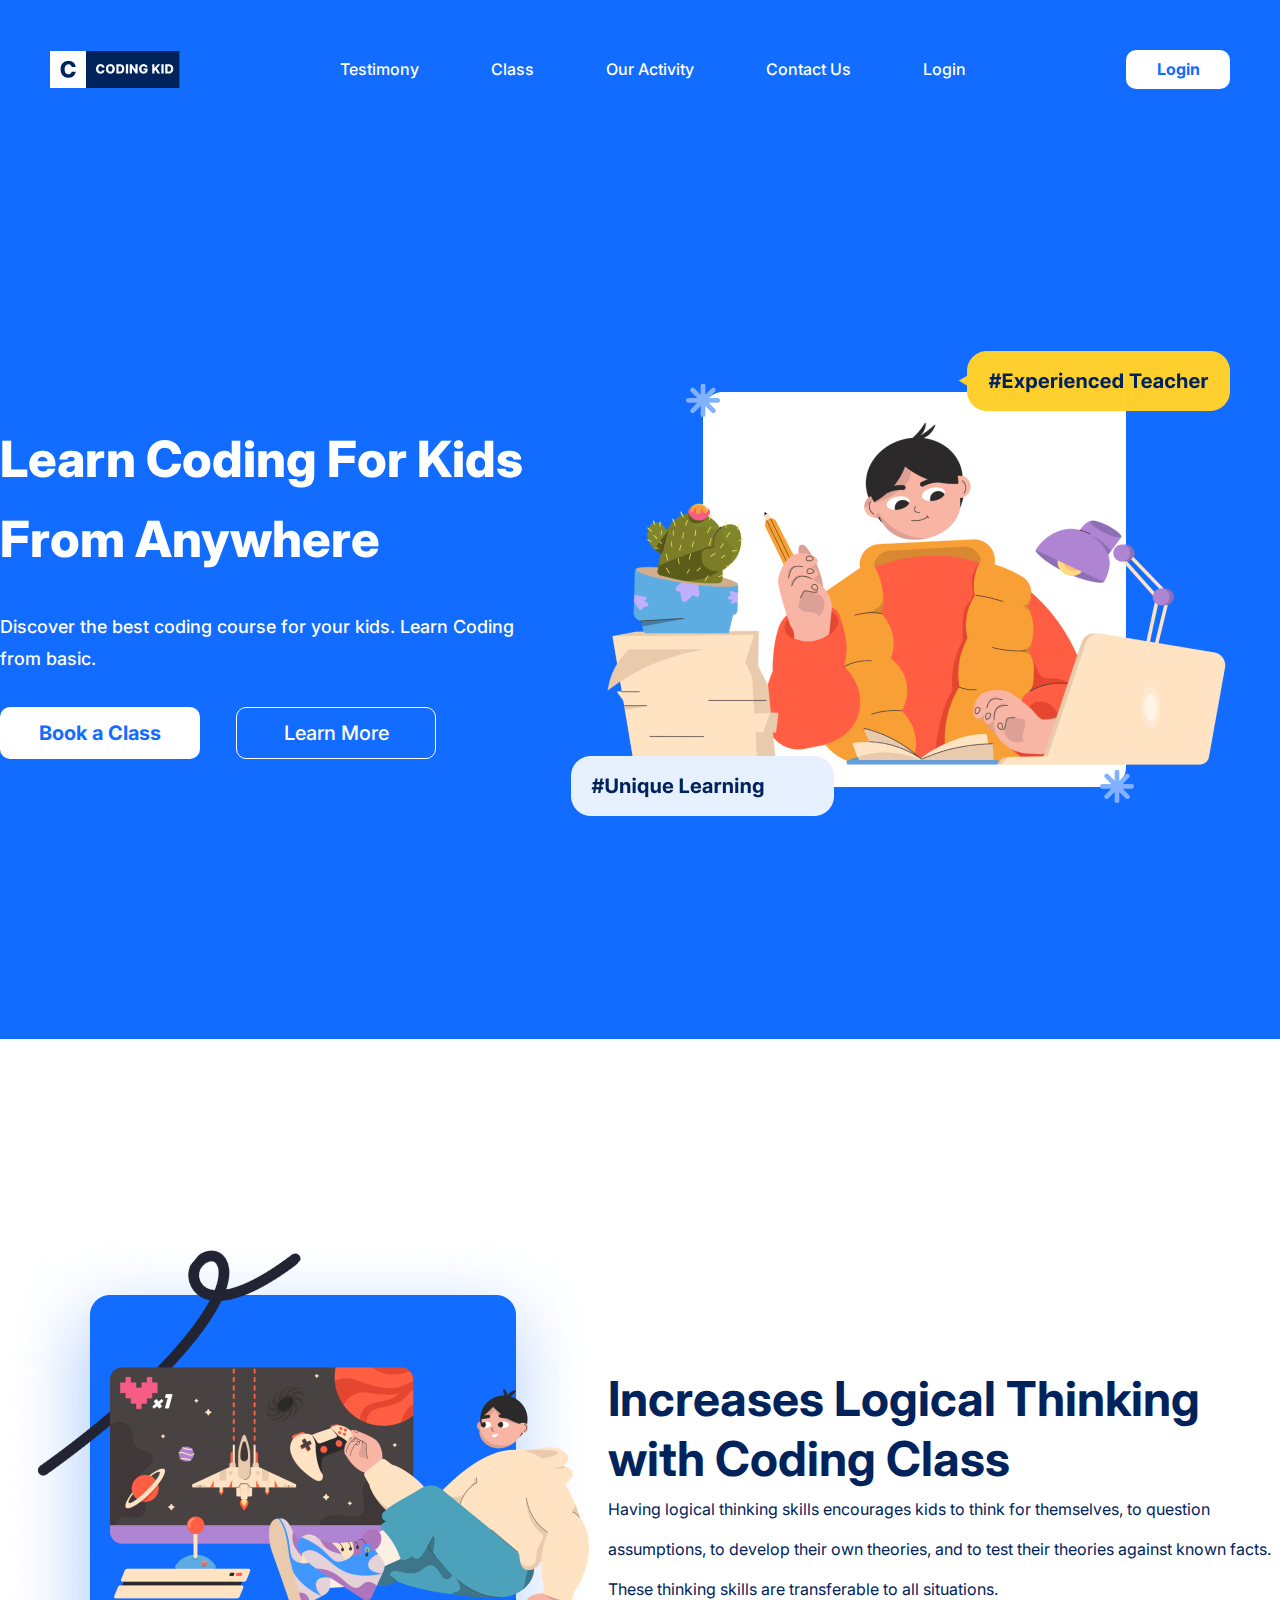
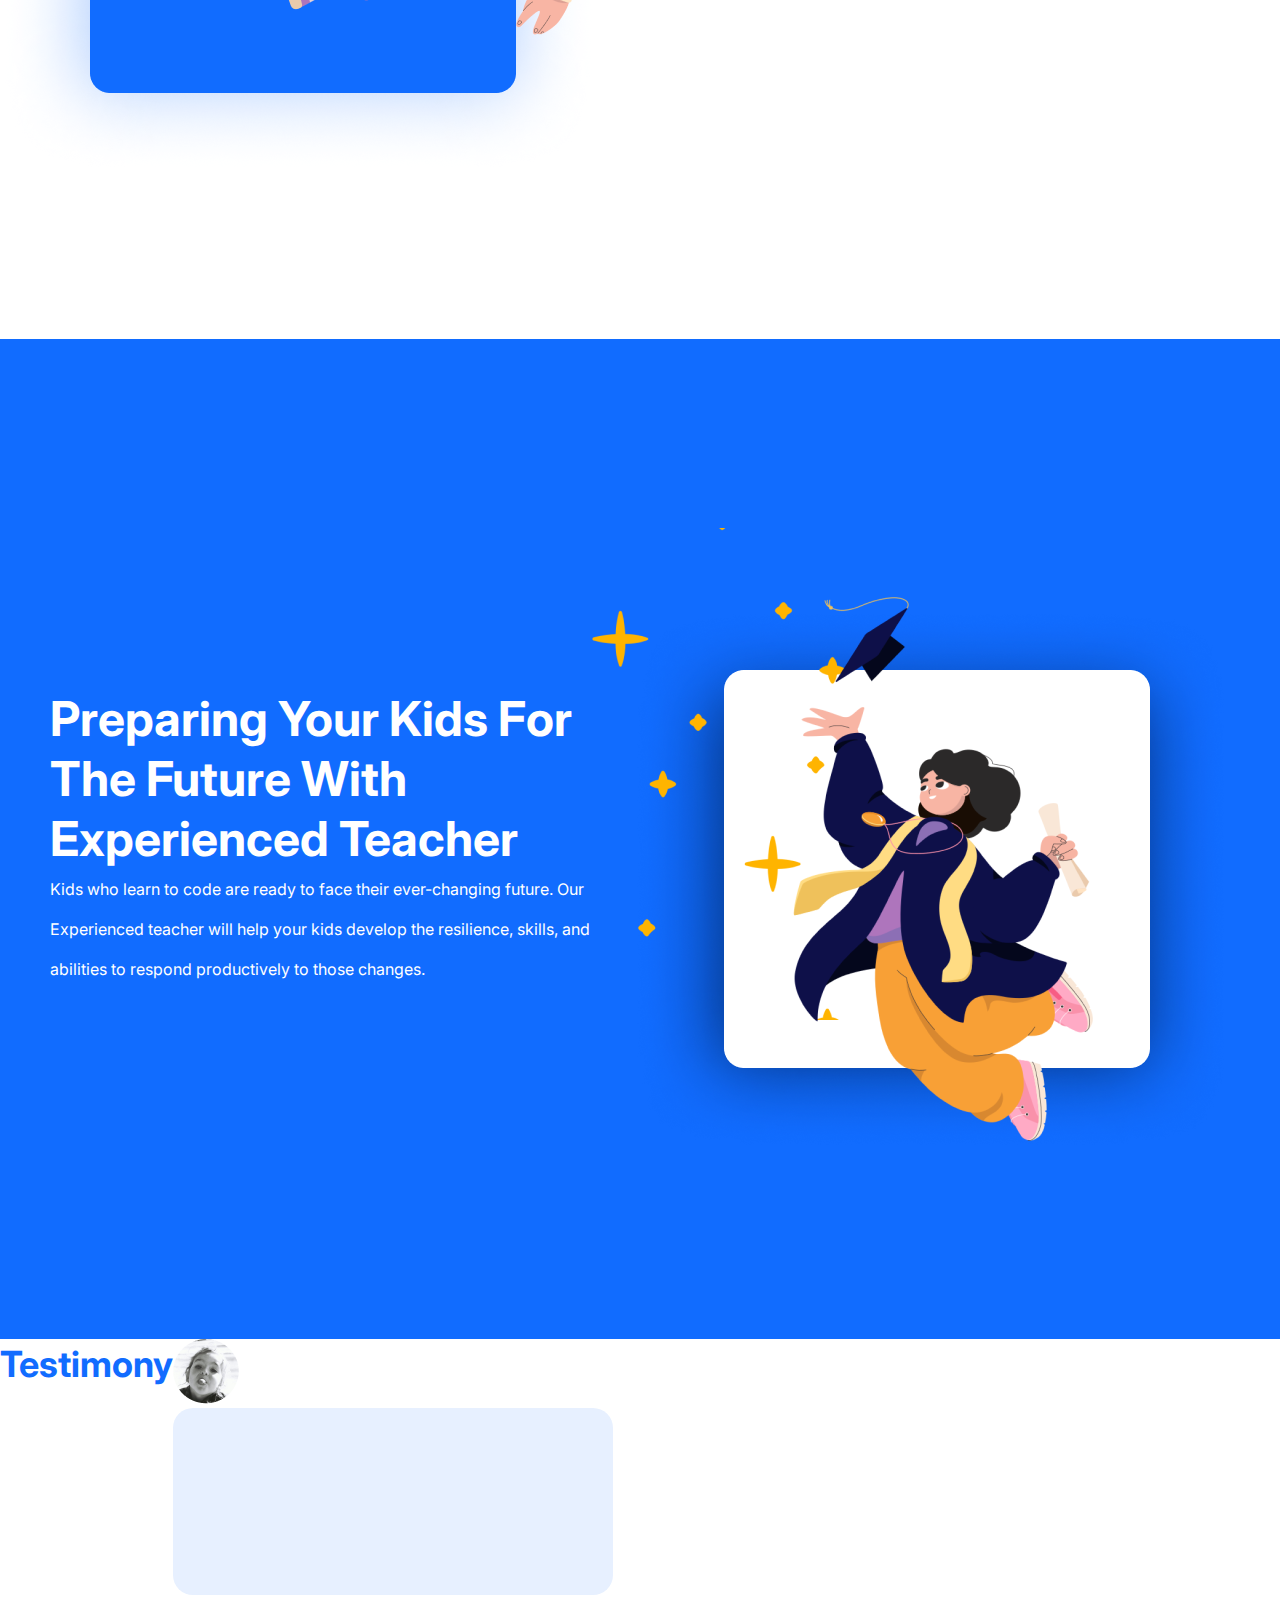
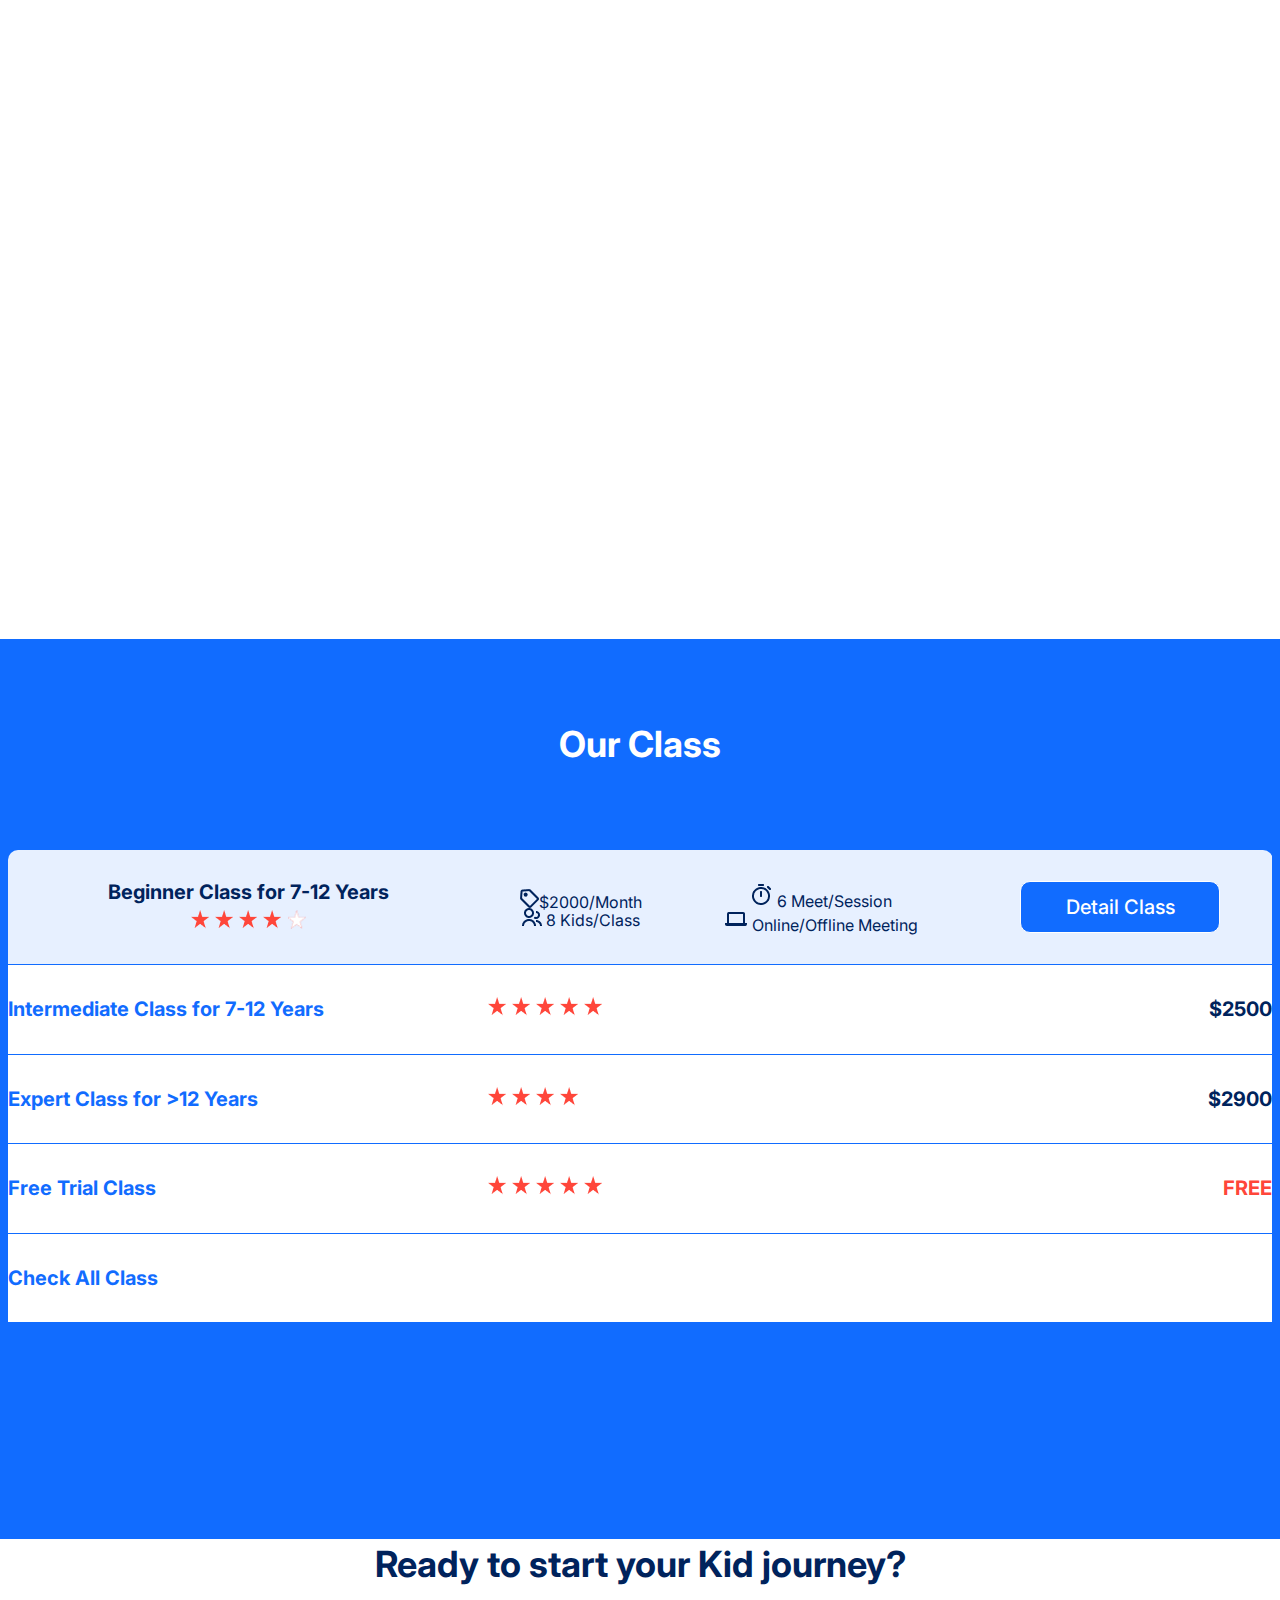
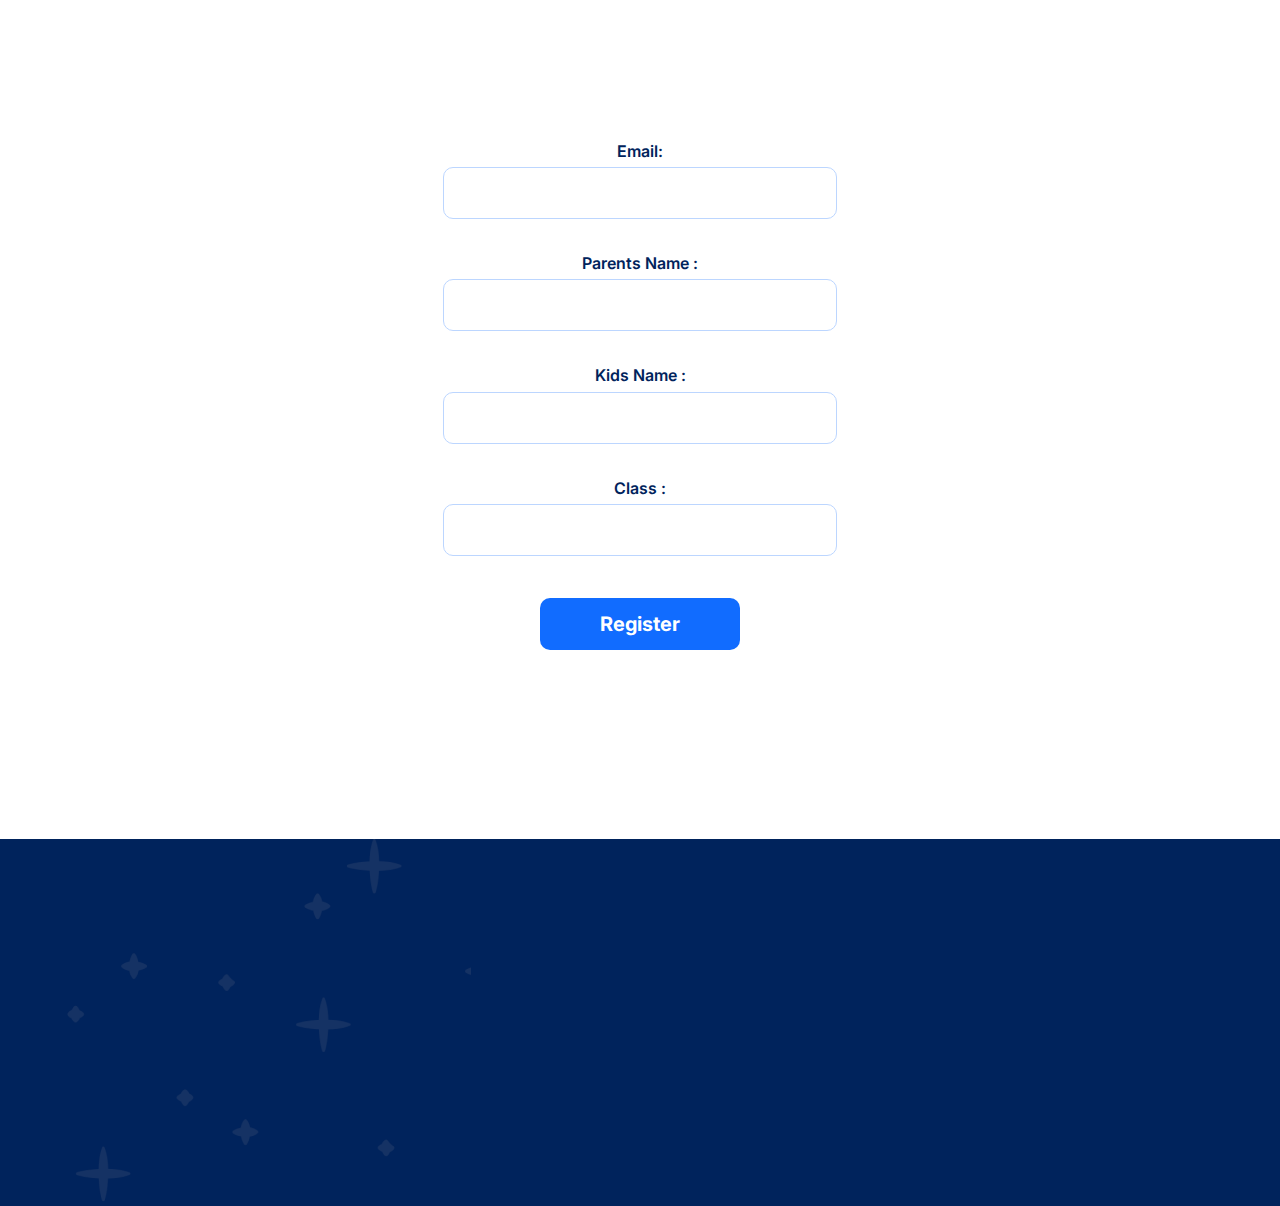
==== commit c4c608b8: "footer começado" ====
--- a/html-css/exercicios/atividade03/index.html
+++ b/html-css/exercicios/atividade03/index.html
@@ -88,7 +88,7 @@
                         <img src="Timer.png"> 6 Meet/Session<br>
                         <img src="laptop.png"> Online/Offline Meeting
                     </th>
-                    <th>
+                    <th class="th-direita">
                         <button class="botao2">Detail Class</button>
                     </th>
                 </thead>
@@ -165,6 +165,10 @@
             </form>
             <button type="submit" class="botao-form">Register</button>
         </section>
+        <footer class="rodape">
+            <img class="fundo-rodape" src="rodape.png">
+
+        </footer>
     </main>
 
 </body>
--- a/html-css/exercicios/atividade03/style.css
+++ b/html-css/exercicios/atividade03/style.css
@@ -150,6 +150,7 @@
     color: #00235C;
 }
 .tela03{
+    margin: 50px;
     background-color: #116CFF;
     display: flex;
     flex-direction: row;
@@ -178,6 +179,7 @@
 .tela04{
     background-color: #FFFFFF;
     display: flex;
+    
 
 }
 .titulo-tela04{
@@ -214,6 +216,7 @@
     display: flex;
     flex-direction: column;
     align-items: center;
+
 }
 .titulo-tela05{
     margin: 80px;
@@ -226,9 +229,18 @@
     color: #FFFFFF;
 }
 table{
+    border: 0.5px solid #116CFF;
+    border-collapse: collapse;
+    border-radius: 10px 10px 0px 0px;
     width: 1266px;
     height: 474px;
-}
+
+}
+tr{
+
+    border-bottom: 1px solid #116CFF;
+}
+
 .coluna1{
     font-family: 'Inter';
     font-style: normal;
@@ -238,7 +250,7 @@
     /* identical to box height, or 150% */
 
     text-align: center;
-
+    border-radius: 10px 0px 0px 0px;
     color: #00235C;
 }
 .coluna02{
@@ -246,11 +258,16 @@
     font-style: normal;
     font-weight: 400;
     font-size: 16px;
-    line-height: 25px;
+    line-height: 0px;
     /* identical to box height, or 156% */
 
 
     color: #00235C;
+}
+.th-direita{
+
+    border-radius: 0px 10px 0px 0px;
+
 }
 thead{
     background-color: #E7F0FF;
@@ -285,6 +302,9 @@
 
     color: #00235C;
 }
+td{
+    margin: 20px;
+}
 .free{
     font-family: 'Inter';
     font-style: normal;
@@ -298,8 +318,12 @@
     color: #FF463A;
 }
 .tela06{
+    display: flex;
+    flex-direction: column;
+    /*justify-content: center;*/
     background: #FFFFFF;
     align-items: center;
+    gap: 150px;
 }
 .head-formulario{
     flex-direction: row;
@@ -318,11 +342,15 @@
     color: #00235C;
 }
 form{
+    display: flex;
+    justify-content: center;
     width: 546px;
     height: 309px;
-    align-items: center;
+
 }
 label{
+    display: flex;
+    justify-content: center;
     margin-bottom: 0.2em;
     font-family: 'Inter';
     font-style: normal;
@@ -360,15 +388,48 @@
     height: 52px;
     border: none;
     border-radius: 10px;
-    margin-right: 32px;
+    /*margin-left: 50px;*/
     font-family: 'Inter';
     font-style: normal;
     font-weight: 700;
     font-size: 20px;
     line-height: 24px;
     text-align: center;
-
-    color: #FFFFFF;
+    align-content: left;
+
+    color: #FFFFFF;
+}
+.rodape{
+    background-color: #00235C;
+    position: relative;
+}
+.rodape-direito{
+    position: relative;
+    margin-left: 50px;
+}
+.icones{
+    flex-direction: row;
+
+}
+.texto-footer{
+    font-family: 'Inter';
+    font-style: normal;
+    font-weight: 600;
+    font-size: 16px;
+    line-height: 18px;
+    /* identical to box height, or 110% */
+
+    letter-spacing: 0.02em;
+
+    color: #FFFFFF;
+
+
+    /* Inside auto layout */
+
+    flex: none;
+    order: 1;
+    flex-grow: 0;
+    margin: 30px 0px;
 }
 @media screen and (max-width: 1200px){
     .cabecalho-logo{
@@ -410,7 +471,7 @@
     .tela03{
         flex-direction: column-reverse;
     }
-    table{
+    .table{
         width: 66px;
         height: 74px;
     }
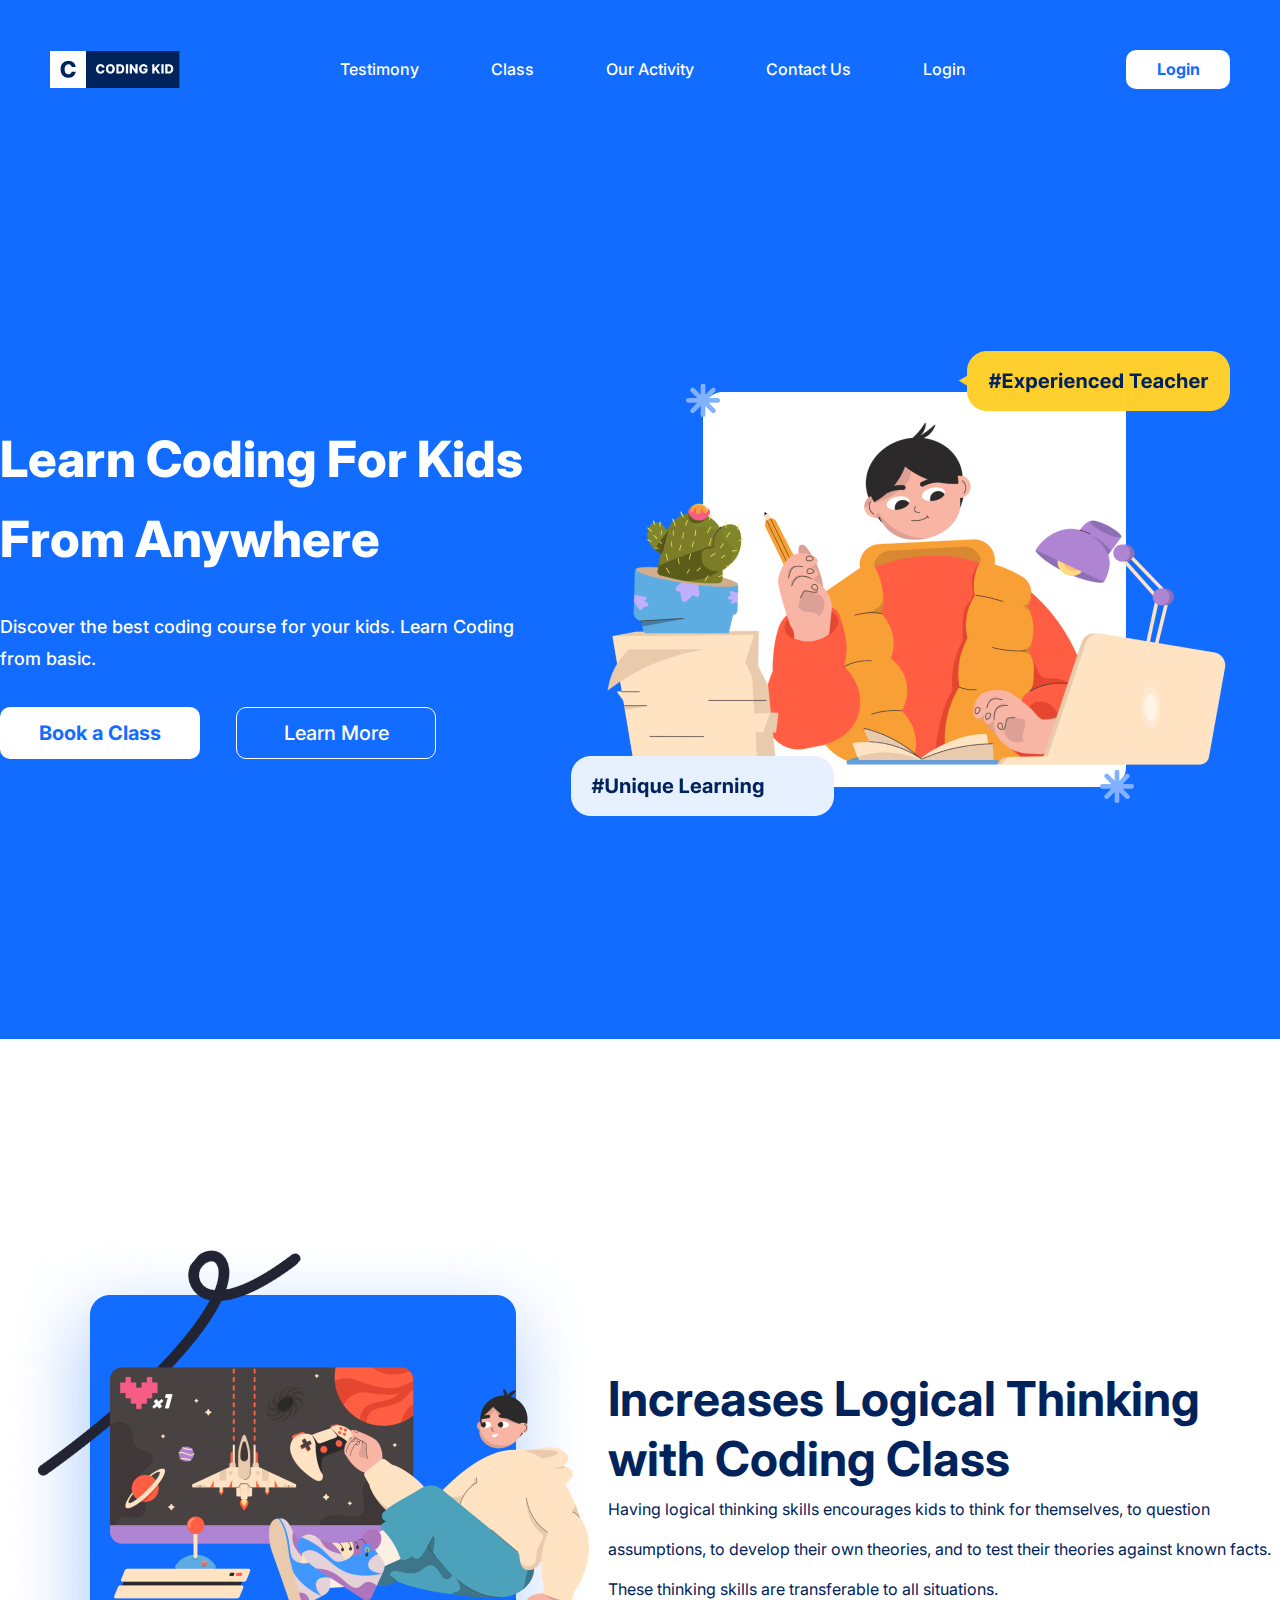
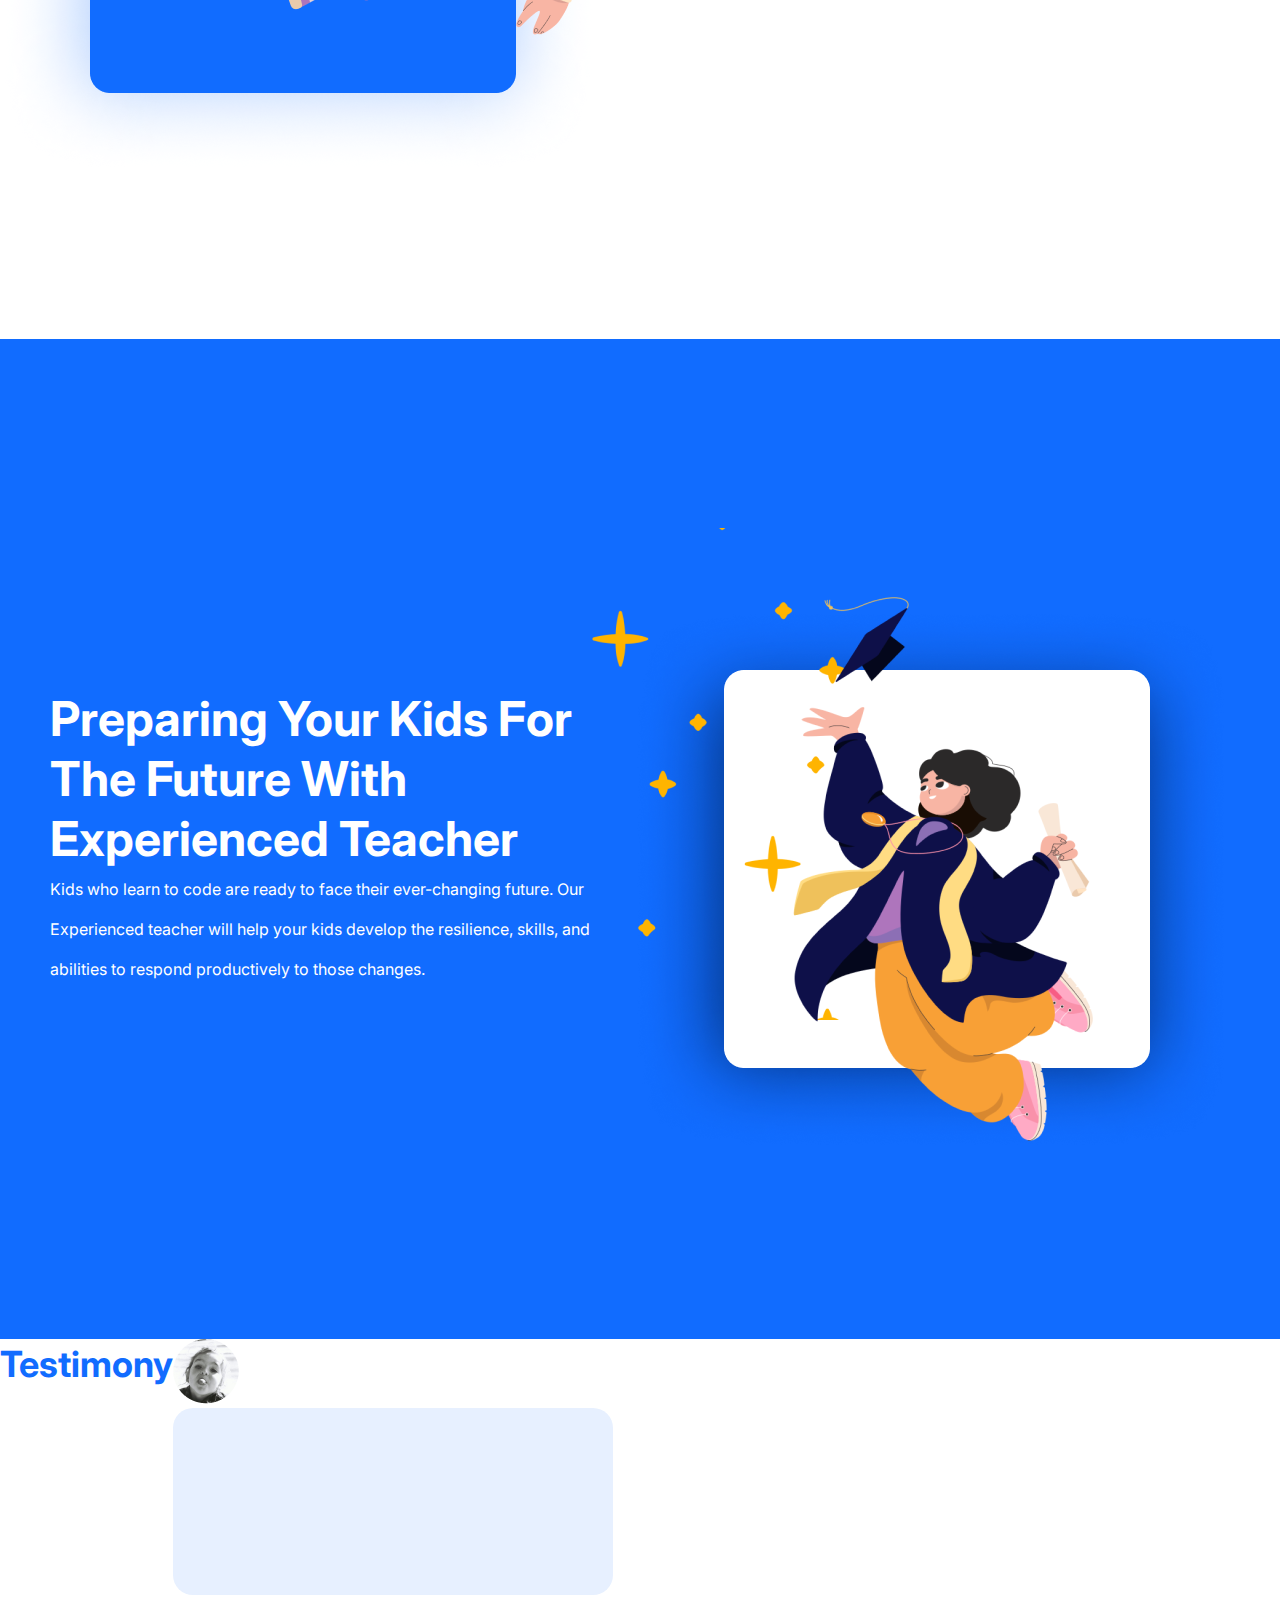
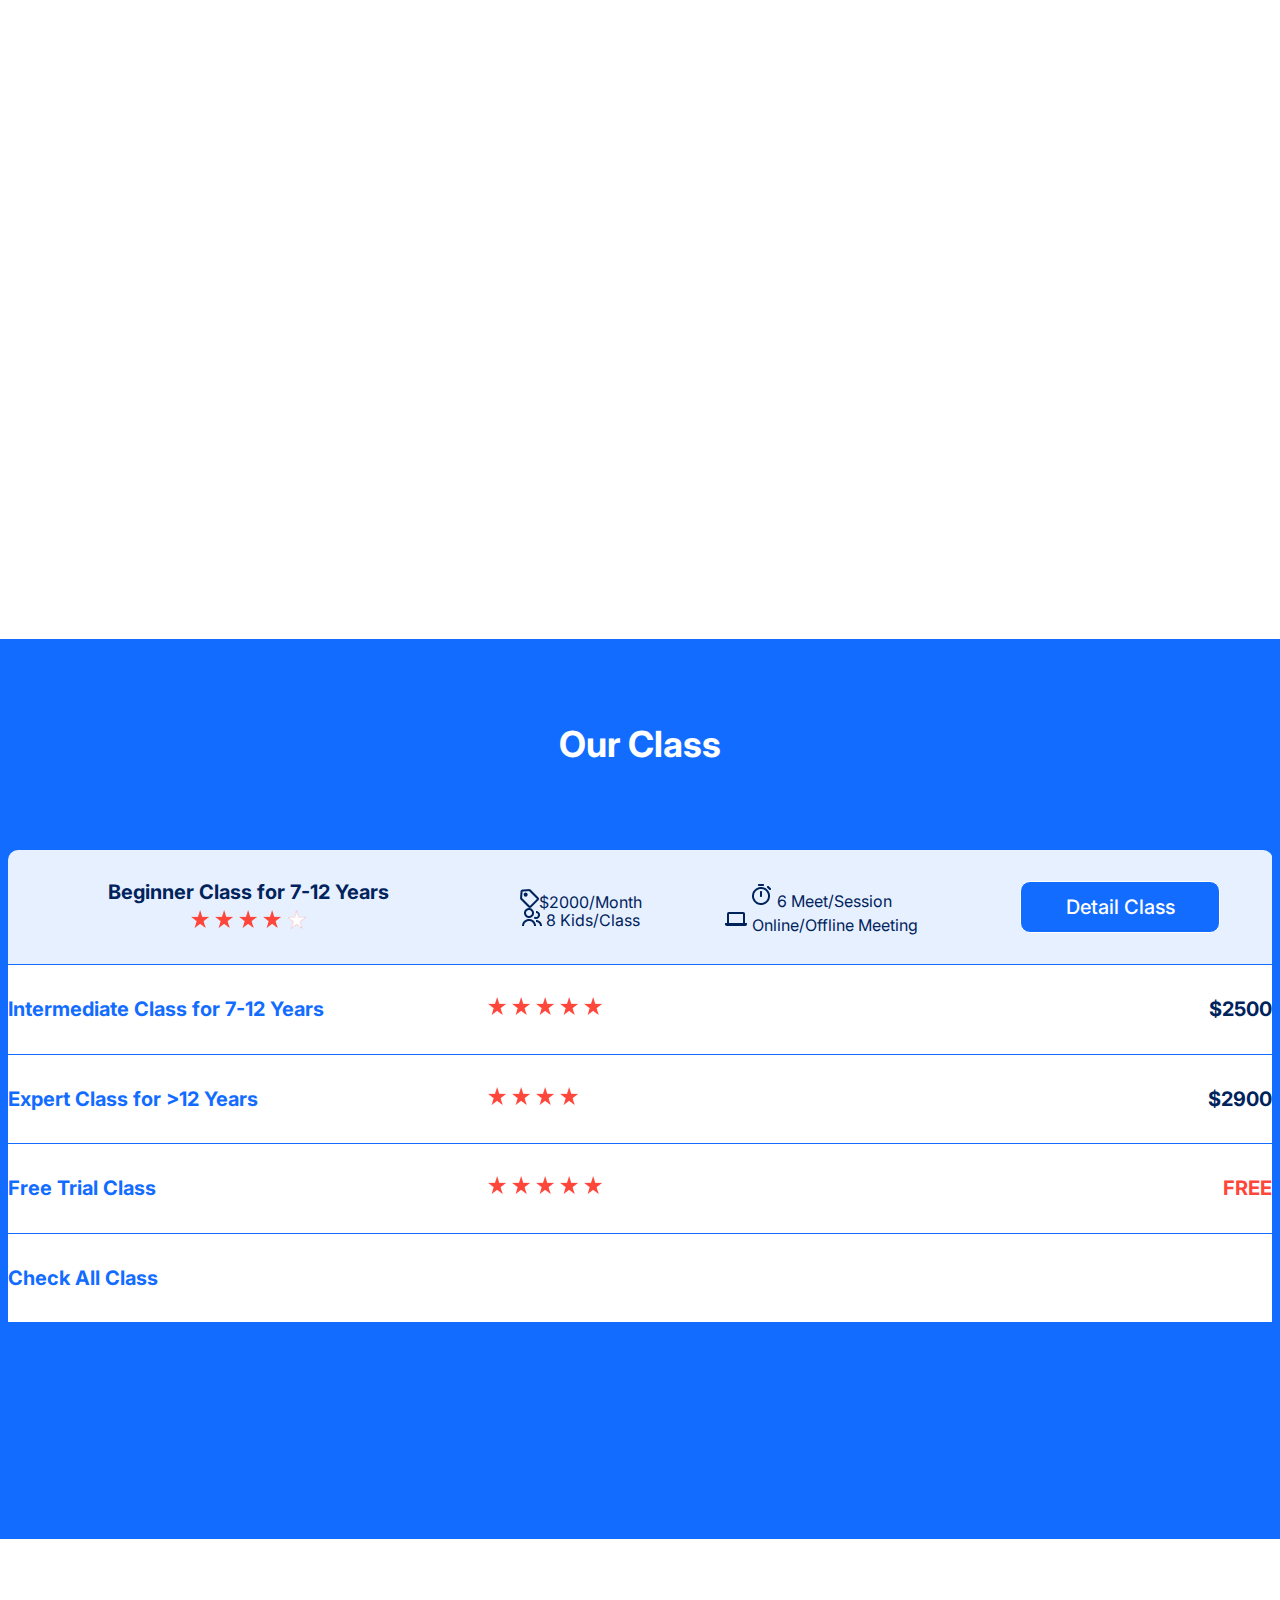
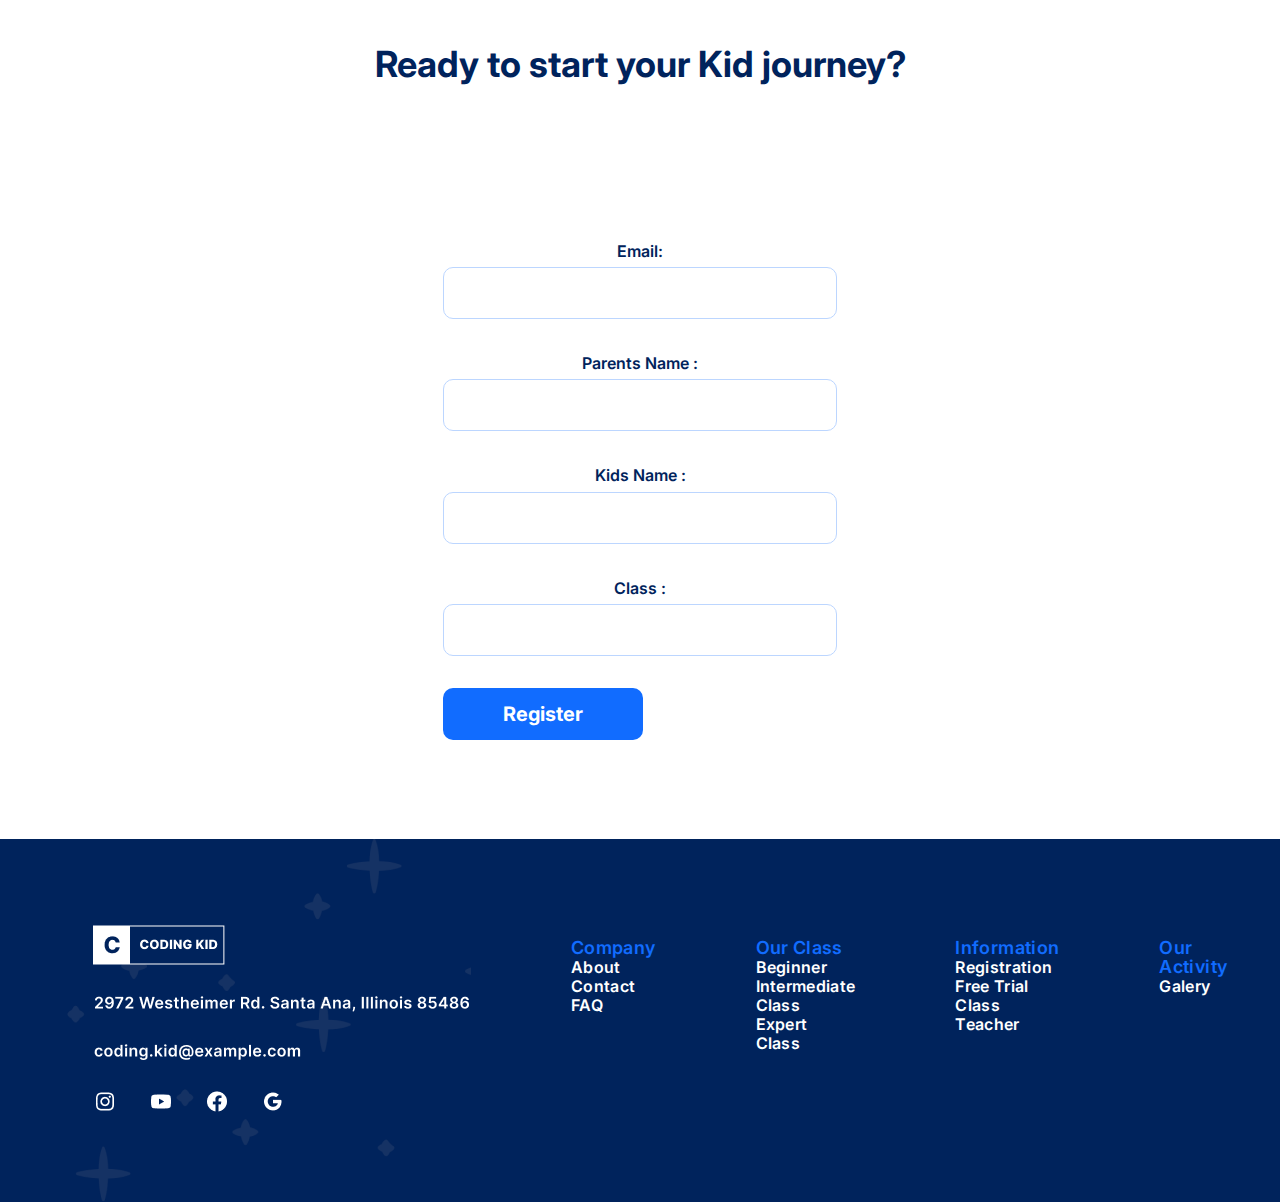
==== commit 1ef94bda: "footer finalizado" ====
--- a/html-css/exercicios/atividade03/index.html
+++ b/html-css/exercicios/atividade03/index.html
@@ -63,9 +63,11 @@
         <section id="tela04" class="tela04">
             <h1 class="titulo-tela04">Testimony</h1>
             <div class="baloes">
-                <div class="balao1">
+                <div class="dois-baloes">
                 <img class="pessoa1" src="pessoa1.png">
-                    <div class="balao1b"></div>
+                    <div class="balao1b">
+
+                    </div>
                 </div>
             </div>
         </section>
@@ -140,9 +142,7 @@
             </table>
         </section>
         <section id="tela06" class="tela06">
-            <div class="head-formulario">
                 <h1 class="titulo-form">Ready to start your Kid journey?</h1>
-            </div>
             <form>
                 <fieldset class="grupo">
                     <div class="campo">
@@ -157,17 +157,42 @@
                         <label>Kids Name :</label>
                         <input type="text" name="kids-name" id="kids-name" required>
                     </div>
-                    <div call="campo">
+                    <div class="campo">
                         <label>Class :</label>
                         <input type="text" name="classe" id="classe" required>
                     </div>
+                    <div class="campo-botao">
+                        <button type="submit" class="botao-form">Register</button>
+                    </div>
                 </fieldset>
             </form>
-            <button type="submit" class="botao-form">Register</button>
         </section>
         <footer class="rodape">
-            <img class="fundo-rodape" src="rodape.png">
-
+            <img class="fundo-rodape" src="footer-icones.png">
+            <div class="navs">
+                <nav class="nav-footer1">
+                    <a class="menu-footer1">Company<br></a>
+                    <a class="menu-footer">About<br></a>
+                    <a class="menu-footer">Contact<br></a>
+                    <a class="menu-footer">FAQ<br></a>
+                </nav>
+                <nav class="nav-footer2">
+                    <a class="menu-footer1">Our Class<br></a>
+                    <a class="menu-footer">Beginner<br></a>
+                    <a class="menu-footer">Intermediate Class<br></a>
+                    <a class="menu-footer">Expert Class<br></a>
+                </nav>
+                <nav class="nav-footer3">
+                    <a class="menu-footer1">Information<br></a>
+                    <a class="menu-footer">Registration<br></a>
+                    <a class="menu-footer">Free Trial Class<br></a>
+                    <a class="menu-footer">Teacher<br></a>
+                </nav>
+                <nav class="nav-footer4">
+                    <a class="menu-footer1">Our Activity<br></a>
+                    <a class="menu-footer">Galery<br></a>
+                </nav>
+            </div>
         </footer>
     </main>
 
--- a/html-css/exercicios/atividade03/style.css
+++ b/html-css/exercicios/atividade03/style.css
@@ -196,8 +196,8 @@
     align-items: center;
 
 }
-.balao1{
-    flex-direction: row;
+.dois-baloes{
+    flex-wrap: wrap;
 }
 .balao1b{
     background: #E7F0FF;
@@ -326,9 +326,11 @@
     gap: 150px;
 }
 .head-formulario{
-    flex-direction: row;
-    align-items: center;
-}
+    align-items: center;
+    justify-content: center;
+    margin-top: 100px;
+}
+
 .titulo-form{
     font-family: 'Inter';
     font-style: normal;
@@ -336,7 +338,7 @@
     font-size: 36px;
     line-height: 50px;
     /* or 139% */
-
+    margin-top: 100px;
     text-align: center;
 
     color: #00235C;
@@ -381,6 +383,9 @@
 }
 .campo{
     margin-bottom: 2em;
+}
+.campo-botao{
+    justify-items: left;
 }
 .botao-form{
     background-color: #116CFF;
@@ -395,30 +400,44 @@
     font-size: 20px;
     line-height: 24px;
     text-align: center;
-    align-content: left;
-
-    color: #FFFFFF;
-}
+
+
+    color: #FFFFFF;
+}
+
 .rodape{
     background-color: #00235C;
-    position: relative;
-}
-.rodape-direito{
-    position: relative;
-    margin-left: 50px;
-}
-.icones{
-    flex-direction: row;
-
-}
-.texto-footer{
+    display: flex;
+}
+.navs{
+    margin: 100px;
+    gap: 100px;
+    display: flex;
+    flex-direction: row;
+    justify-content: flex-end;
+
+
+}
+.menu-footer1{
+    font-family: 'Inter';
+    font-style: normal;
+    font-weight: 600;
+    font-size: 18px;
+    line-height: 18px;
+    /* identical to box height, or 98% */
+
+    letter-spacing: 0.02em;
+    margin: 30px 0px;
+    color: #116CFF;
+}
+.menu-footer{
     font-family: 'Inter';
     font-style: normal;
     font-weight: 600;
     font-size: 16px;
     line-height: 18px;
     /* identical to box height, or 110% */
-
+    margin: 30px;
     letter-spacing: 0.02em;
 
     color: #FFFFFF;
@@ -471,8 +490,11 @@
     .tela03{
         flex-direction: column-reverse;
     }
-    .table{
-        width: 66px;
-        height: 74px;
+    .rodape{
+        flex-direction: column;
+    }
+    .navs{
+        flex-direction: column;
+        gap: 10px;
     }
 }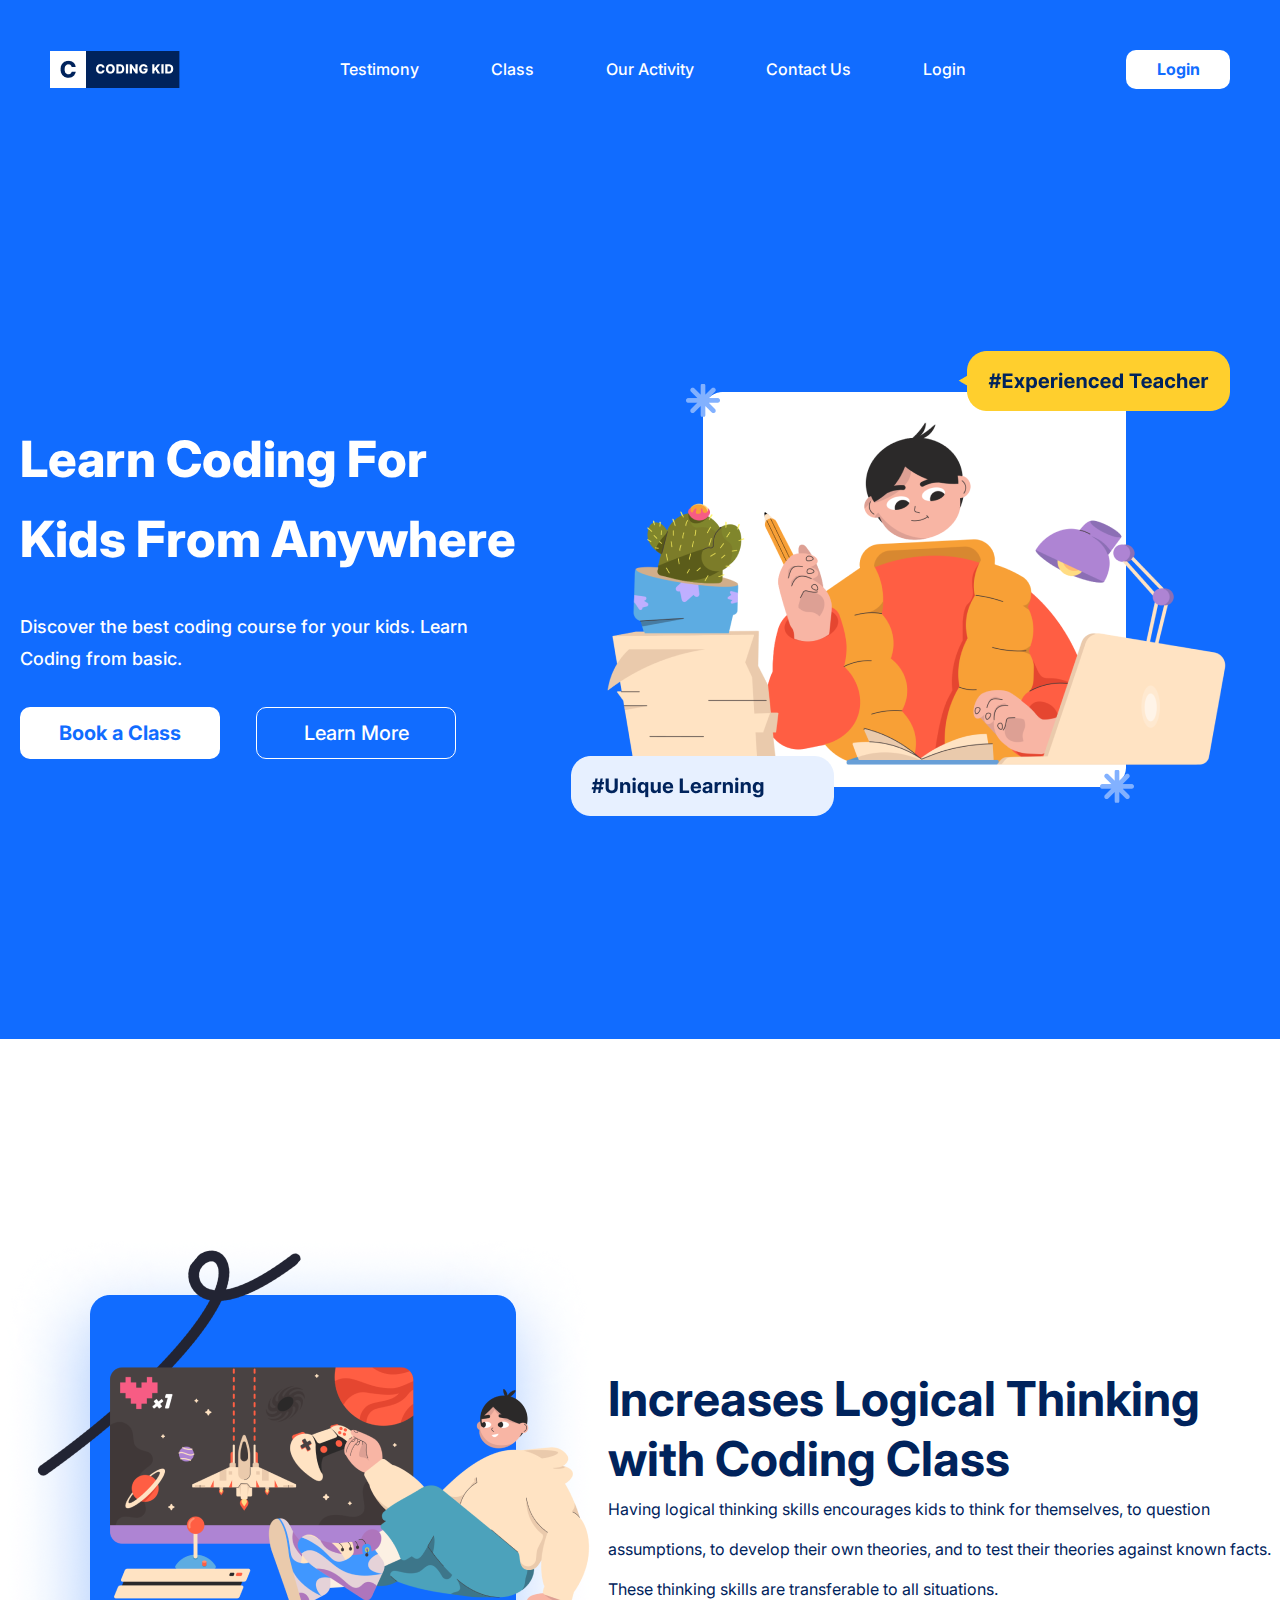
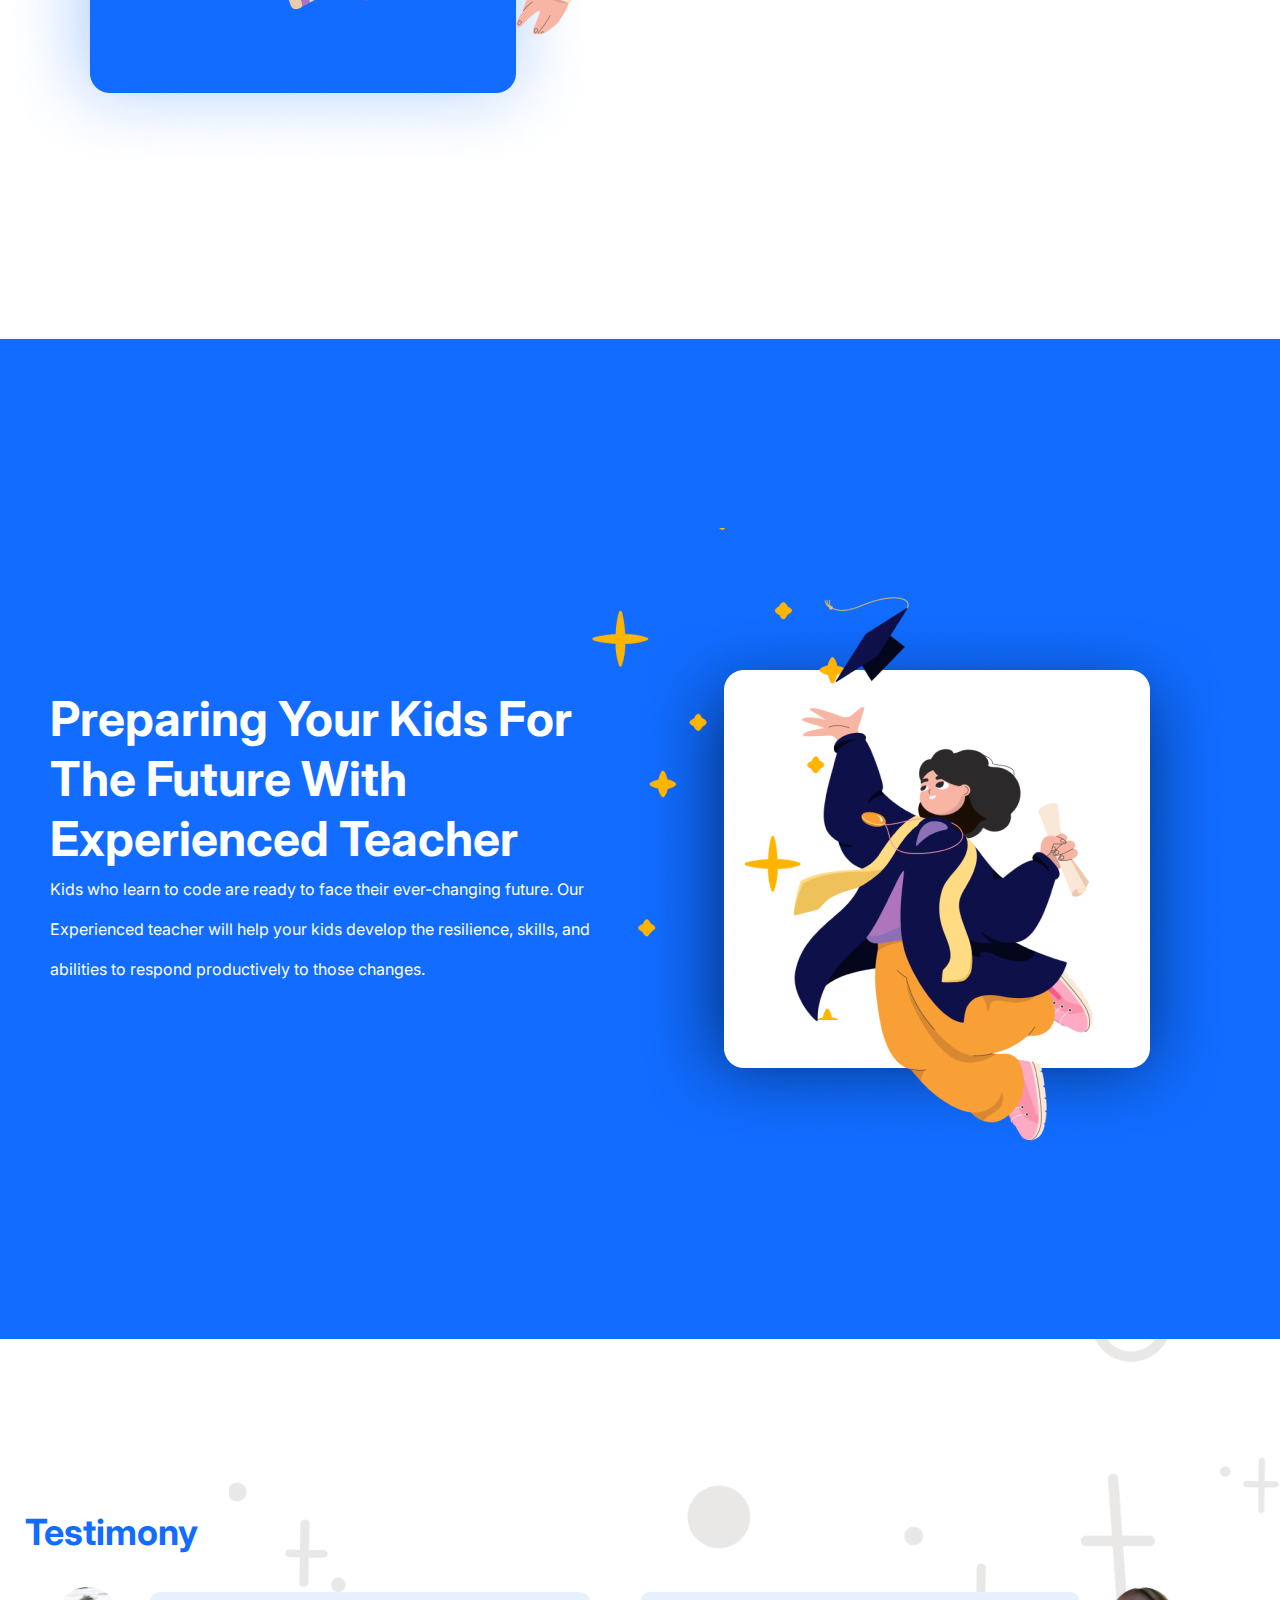
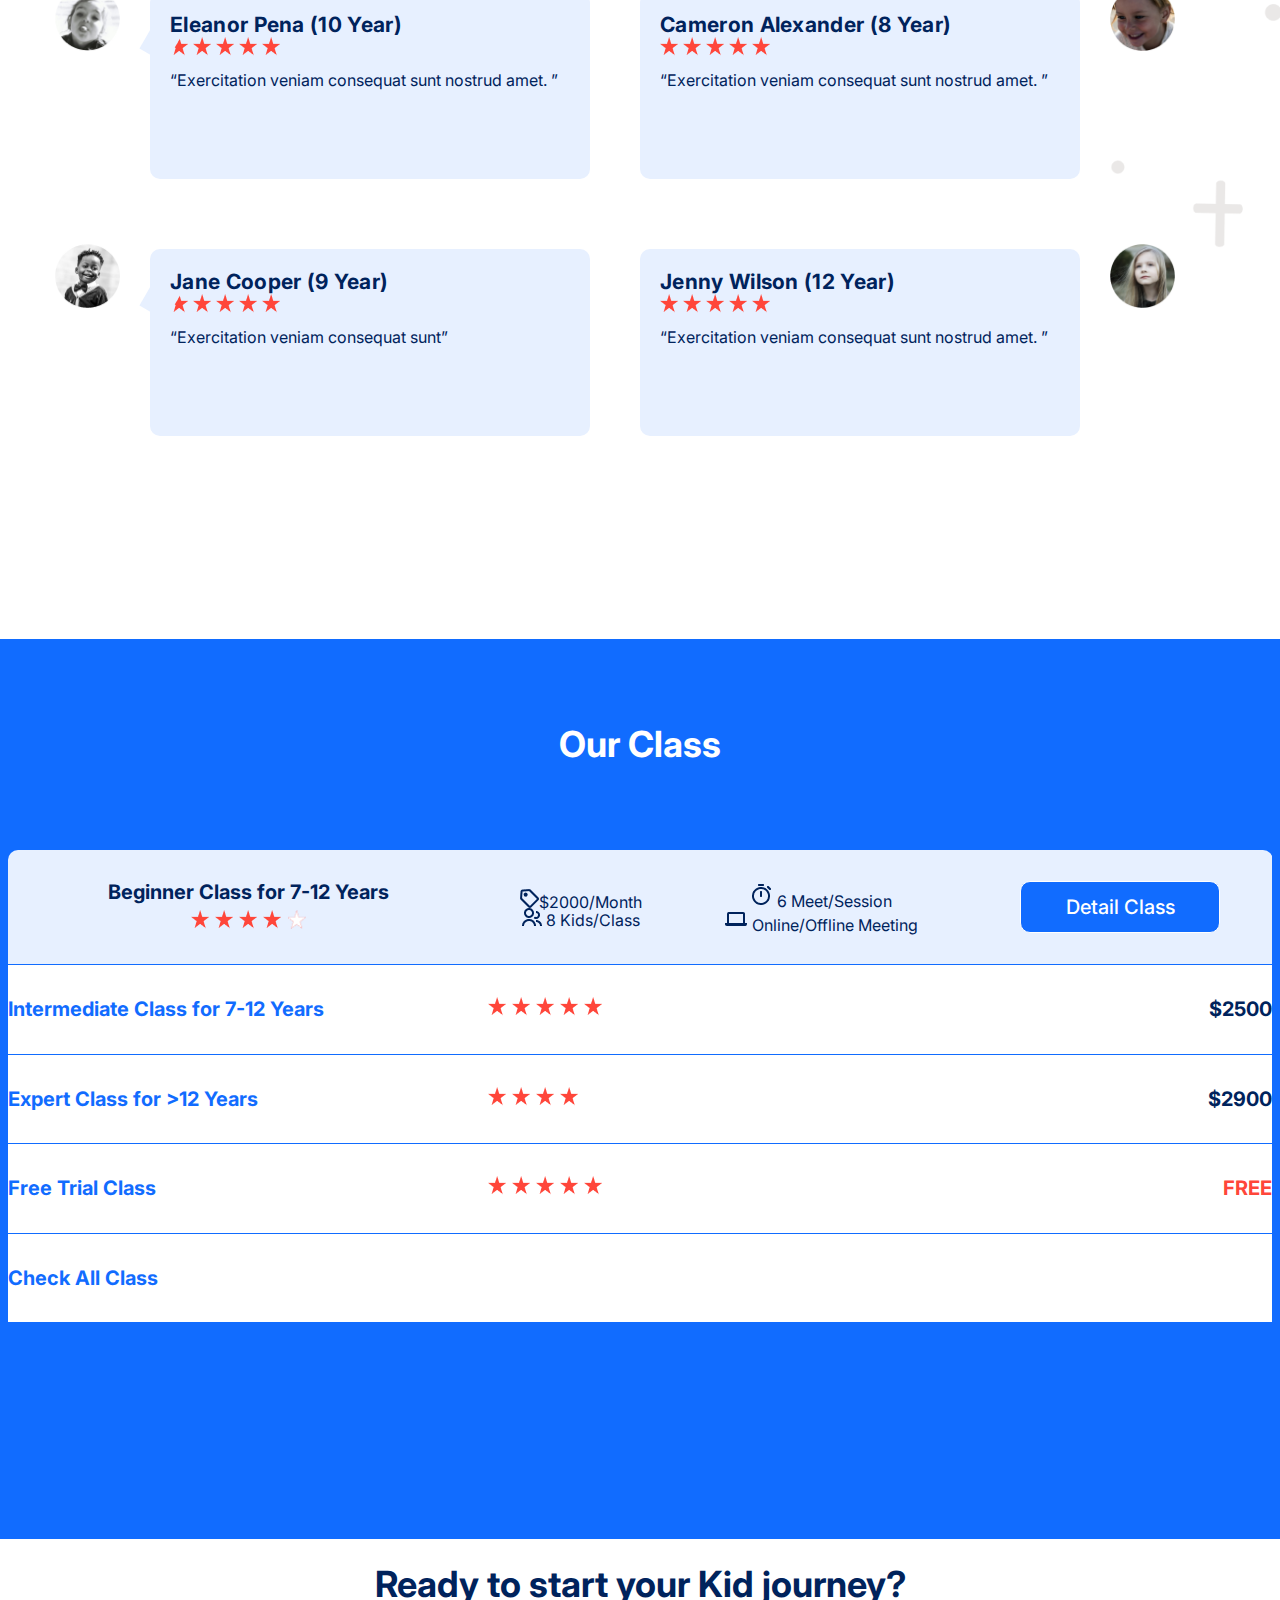
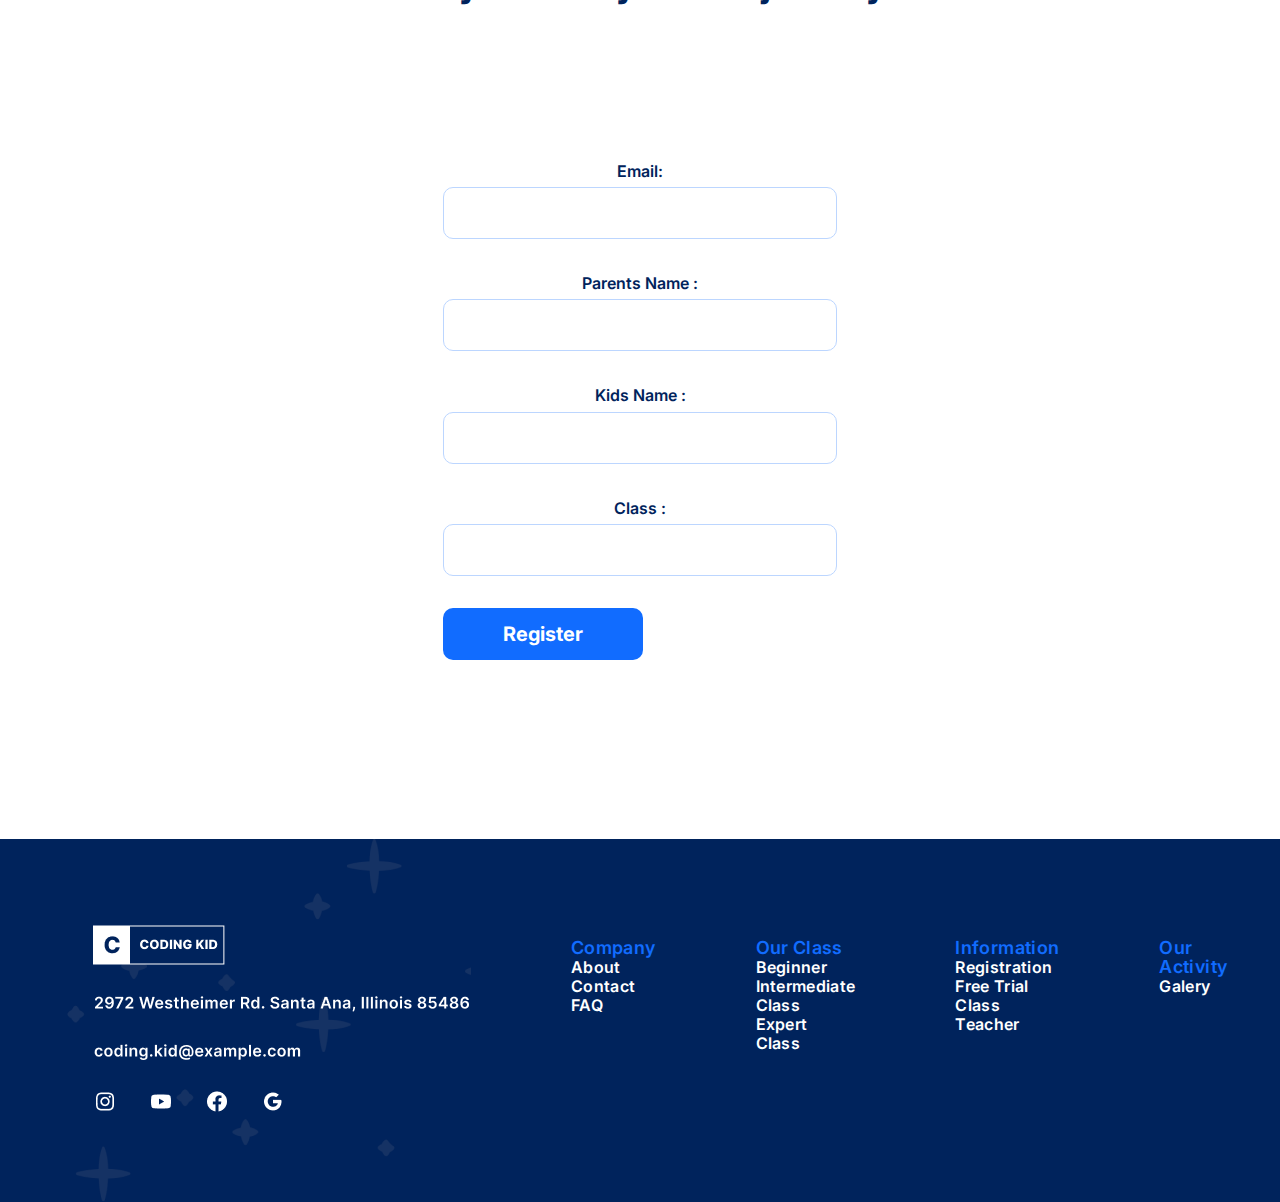
==== commit fb593cc9: "atividade final finalizada !" ====
--- a/html-css/exercicios/atividade03/index.html
+++ b/html-css/exercicios/atividade03/index.html
@@ -16,7 +16,7 @@
     <header class="cabecalho">
         <img class="cabecalho-logo" src="Logo.png" alt="criança codando">
         <aside class="cabecalho-menu">
-            <a class="menu-item" href="#">Testimony</a>
+            <a class="menu-item" href="#tela04">Testimony</a>
             <a class="menu-item" href="#tela05">Class</a>
             <a class="menu-item" href="#tela02">Our Activity</a>
             <a class="menu-item" href="#tela06">Contact Us</a>
@@ -61,16 +61,80 @@
             <img class="imagem-tela03" src="crianca-se-formando.png" alt="criança se formando">
         </section>
         <section id="tela04" class="tela04">
-            <h1 class="titulo-tela04">Testimony</h1>
-            <div class="baloes">
-                <div class="dois-baloes">
-                <img class="pessoa1" src="pessoa1.png">
-                    <div class="balao1b">
-
-                    </div>
-                </div>
-            </div>
-        </section>
+
+            <div class="baloes-esquerda">
+                <h1 class="titulo-tela04">Testimony</h1>
+                <div class="baloes">
+
+                        <img class="avatar-crianca" src="pessoa1.png">
+                        <div class="testimonybox1">
+                            <div class="seta";></div>
+                            <p class="nome-pessoa">Eleanor Pena (10 Year)
+                            </p>
+                            <img class="estrela1" src="Star.png">
+                            <img class="estrela1" src="Star.png">
+                            <img class="estrela1" src="Star.png">
+                            <img class="estrela1" src="Star.png">
+                            <img class="estrela1" src="Star.png">
+                            <p class="depoi-pessoa">“Exercitation veniam consequat sunt nostrud amet. ”</p>
+                        </div>
+
+                </div>
+                <div class="baloes-esquerda">
+                    <div class="baloes">
+                        <img class="avatar-crianca" src="pessoa3.png">
+                        <div class="testimonybox1">
+                            <div class="seta";></div>
+                            <p class="nome-pessoa">Jane Cooper (9 Year)
+
+
+
+                            </p>
+                            <img class="estrela1" src="Star.png">
+                            <img class="estrela1" src="Star.png">
+                            <img class="estrela1" src="Star.png">
+                            <img class="estrela1" src="Star.png">
+                            <img class="estrela1" src="Star.png">
+                            <p class="depoi-pessoa">“Exercitation veniam consequat sunt”</p>
+                        </div>
+                    </div>
+                </div>
+            </div>
+            <div class="baloes-direita">
+                <div class="container-esquerda">
+                    <div class="baloes">
+
+                        <div class="testimonybox1">
+                            <p class="nome-pessoa">Cameron Alexander (8 Year)
+
+                            </p>
+                            <img class="estrela1" src="Star.png">
+                            <img class="estrela1" src="Star.png">
+                            <img class="estrela1" src="Star.png">
+                            <img class="estrela1" src="Star.png">
+                            <img class="estrela1" src="Star.png">
+                            <p class="depoi-pessoa">“Exercitation veniam consequat sunt nostrud amet. ”</p>
+                        </div>
+                        <img class="avatar-crianca" src="pessoa2.png">
+                    </div>
+                </div>
+                <div class="container-esquerda">
+                    <div class="baloes">
+
+                        <div class="testimonybox1">
+                            <p class="nome-pessoa">Jenny Wilson (12 Year)</p>
+                            <img class="estrela1" src="Star.png">
+                            <img class="estrela1" src="Star.png">
+                            <img class="estrela1" src="Star.png">
+                            <img class="estrela1" src="Star.png">
+                            <img class="estrela1" src="Star.png">
+                            <p class="depoi-pessoa">“Exercitation veniam consequat sunt nostrud amet. ”</p>
+                        </div>
+                        <img class="avatar-crianca" src="pessoa4.png">
+                    </div>
+                </div>
+            </div>
+            </section>
         <section id="tela05" class="tela05">
             <h1 class="titulo-tela05">Our Class</h1>
             <table>
--- a/html-css/exercicios/atividade03/style.css
+++ b/html-css/exercicios/atividade03/style.css
@@ -47,6 +47,7 @@
 
 }
 .texto-do-corpo{
+    margin: 20px;
     display: flex;
     flex-direction: column;
     gap: 32px;
@@ -177,40 +178,86 @@
     color: #FFFFFF;
 }
 .tela04{
+    background:url("kingdom.png") no-repeat right top;
     background-color: #FFFFFF;
     display: flex;
-    
-
+    justify-content: center;
+    align-items: center;
+    flex-direction: row;
 }
 .titulo-tela04{
-    align-items: flex-start;
     font-family: 'Inter';
     font-style: normal;
     font-weight: 700;
     font-size: 36px;
     line-height: 50px;
     /* identical to box height, or 139% */
+
+
     color: #116CFF;
 }
+.nome-pessoa{
+    font-family: 'Inter';
+    font-style: normal;
+    font-weight: 700;
+    font-size: 21px;
+    line-height: 25px;
+    letter-spacing: 0.015em;
+
+    color: #00235C;
+}
+.depoi-pessoa{
+    font-family: 'Inter';
+    font-style: normal;
+    font-weight: 400;
+    font-size: 16px;
+    line-height: 40px;
+    color: #00235C;
+}
 .baloes{
-    align-items: center;
-
-}
-.dois-baloes{
-    flex-wrap: wrap;
-}
-.balao1b{
-    background: #E7F0FF;
-    border-radius: 20px;
+    display: flex;
+    flex-direction: row;
+    margin-right: 50px;
+}
+.baloes-esquerda {
+    display: flex;
+    flex-direction: column;
+    /*margin-right: 50px;*/
+}
+.baloes-direita {
+    margin-top: 50px;
+    display: flex;
+    flex-direction: column;
+
+}
+.baloes{
+    display: flex;
+    flex-direction: row;
+}
+.avatar-crianca{
+    width: 65px;
+    height: 64.1px;
+    margin: 30px;
+}
+
+.testimonybox1{
+    background-color: #E7F0FF;
+    border-radius: 10px;
+    padding: 20px;
     width: 440px;
     height: 187px;
-
-
-}
-.pessoa1{
-
-}
-
+    position: relative;
+    margin: 35px auto;
+}
+.seta{
+    position: absolute;
+    width: 30px;
+    height: 30px;
+    left: -5px;
+    top: 36px;
+    background-color: #E7F0FF;
+    transform: matrix(-0.87, -0.5, -0.5, 0.87, 0, 0);
+}
 .tela05{
     background-color: #116CFF;
     display: flex;
@@ -338,7 +385,7 @@
     font-size: 36px;
     line-height: 50px;
     /* or 139% */
-    margin-top: 100px;
+    margin-top: 20px;
     text-align: center;
 
     color: #00235C;
@@ -490,6 +537,9 @@
     .tela03{
         flex-direction: column-reverse;
     }
+    .tela04{
+        flex-direction: column;
+    }
     .rodape{
         flex-direction: column;
     }
